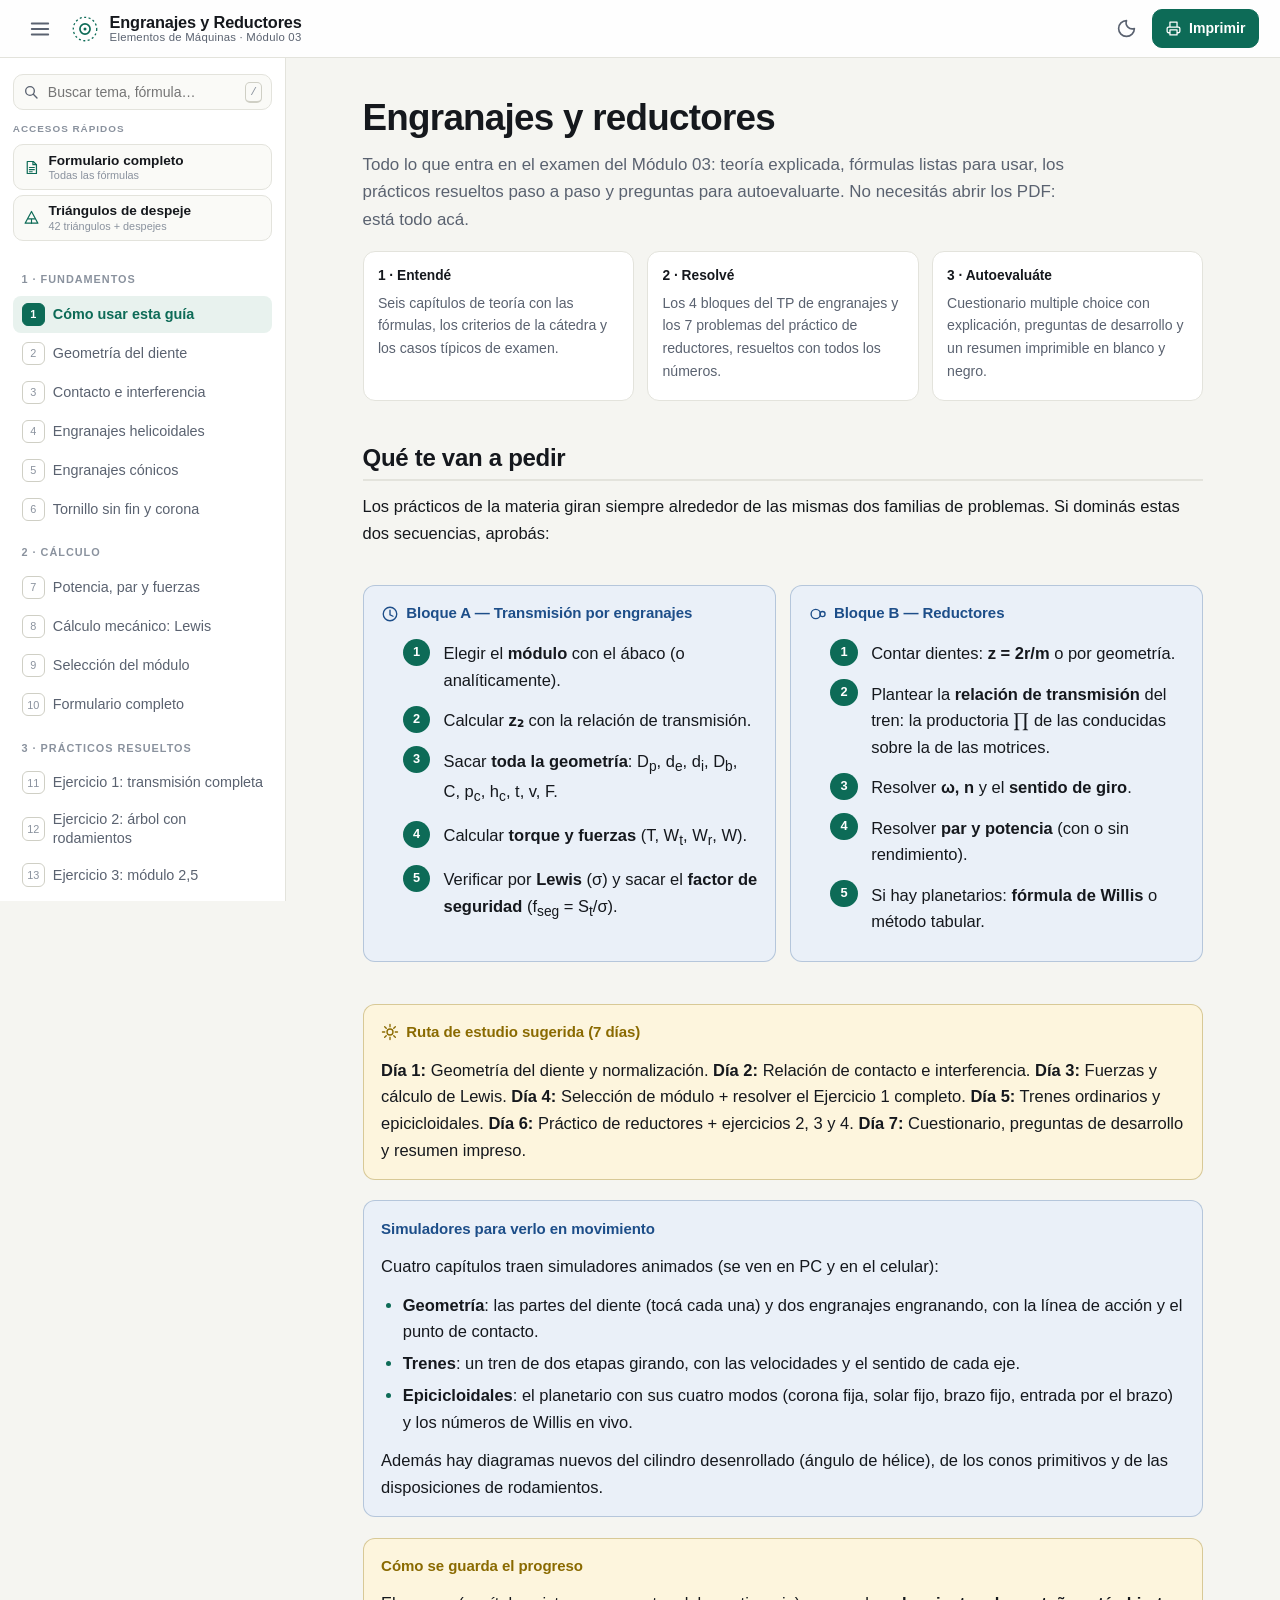
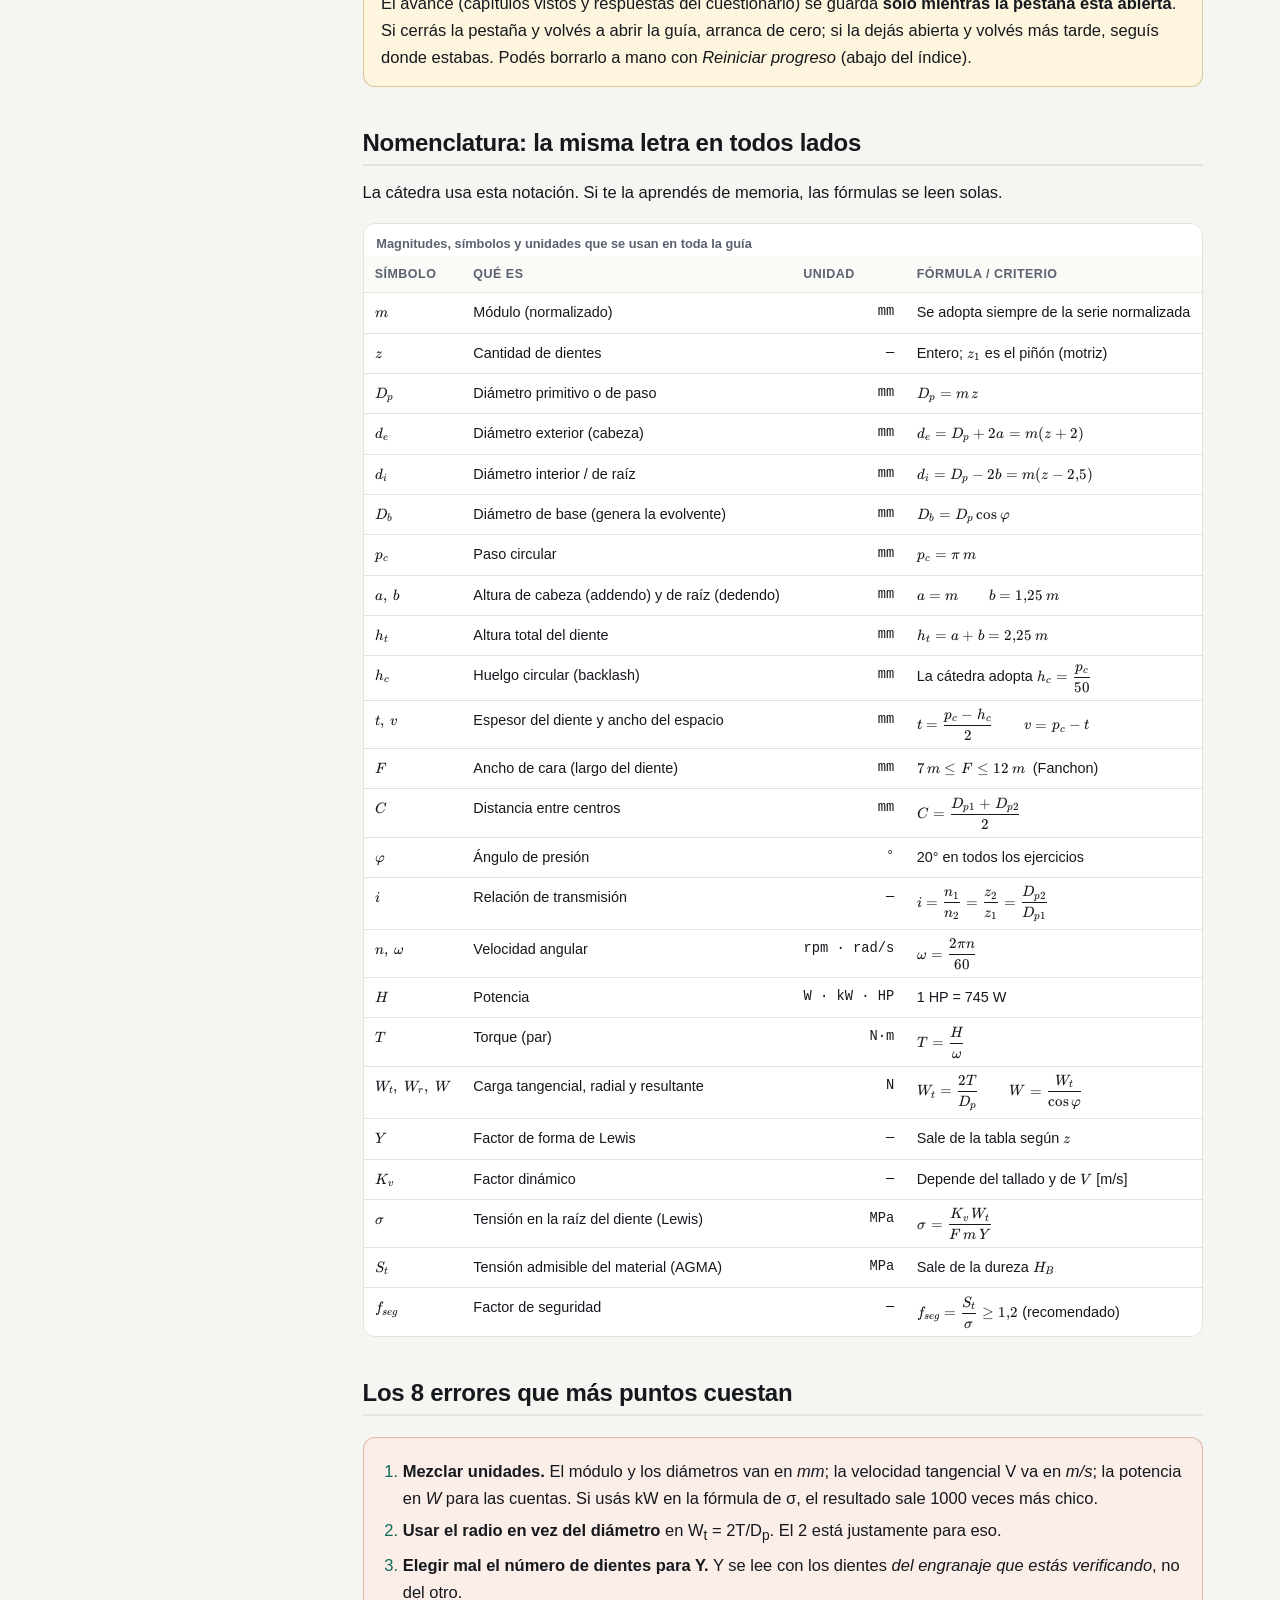
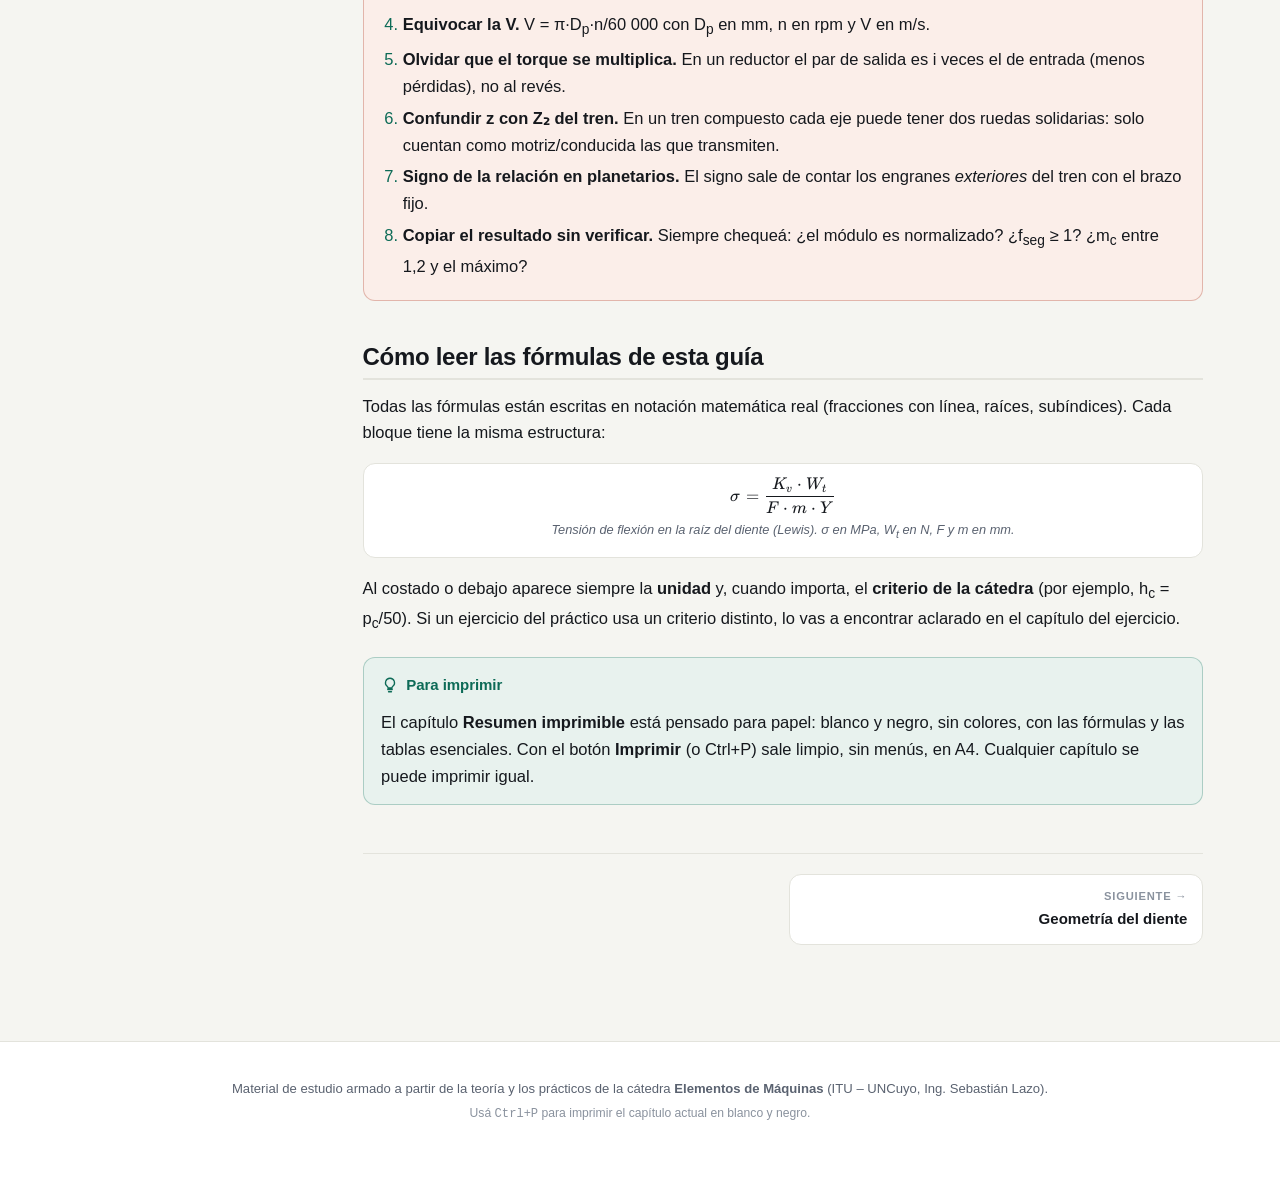
==== index.html @ 5116a0a6 "first commit" ====
<!doctype html>
<html lang="es">
<head>
<meta charset="utf-8">
<meta name="viewport" content="width=device-width, initial-scale=1">
<meta name="description" content="Guía completa de estudio de Engranajes y Reductores: teoría, fórmulas, ejercicios resueltos paso a paso y preguntas de examen. Elementos de Máquinas - ITU UNCuyo.">
<meta name="theme-color" content="#0d6b57">
<title>Engranajes y Reductores · Guía de estudio</title>
<link rel="icon" href="data:image/svg+xml,%3Csvg xmlns='http://www.w3.org/2000/svg' viewBox='0 0 32 32'%3E%3Ccircle cx='16' cy='16' r='13' fill='none' stroke='%230d6b57' stroke-width='2.4' stroke-dasharray='2.5 3'/%3E%3Ccircle cx='16' cy='16' r='5.5' fill='none' stroke='%230d6b57' stroke-width='2.4'/%3E%3Ccircle cx='16' cy='16' r='1.8' fill='%230d6b57'/%3E%3C/svg%3E">
<link rel="stylesheet" href="assets/katex/katex.min.css">
<link rel="preload" as="font" type="font/woff2" href="assets/katex/fonts/KaTeX_Size1-Regular.woff2" crossorigin>
<link rel="preload" as="font" type="font/woff2" href="assets/katex/fonts/KaTeX_Size2-Regular.woff2" crossorigin>
<link rel="preload" as="font" type="font/woff2" href="assets/katex/fonts/KaTeX_Main-Regular.woff2" crossorigin>
<link rel="preload" as="font" type="font/woff2" href="assets/katex/fonts/KaTeX_Math-Italic.woff2" crossorigin>
<link rel="stylesheet" href="assets/css/estilos.css">
</head>
<body>

<a class="saltar" href="#contenido">Saltar al contenido</a>

<header class="topbar no-print">
  <button id="btn-menu" class="icono" aria-label="Abrir menú" aria-expanded="false">
    <svg viewBox="0 0 24 24" width="22" height="22" aria-hidden="true"><path d="M3 6h18M3 12h18M3 18h18" fill="none" stroke="currentColor" stroke-width="2" stroke-linecap="round"/></svg>
  </button>

  <a class="marca" href="#inicio">
    <span class="logo" aria-hidden="true">
      <svg viewBox="0 0 32 32" width="30" height="30">
        <circle cx="16" cy="16" r="12.5" fill="none" stroke="currentColor" stroke-width="1.4" stroke-dasharray="2.2 2.6"/>
        <circle cx="16" cy="16" r="5.4" fill="none" stroke="currentColor" stroke-width="1.8"/>
        <circle cx="16" cy="16" r="1.6" fill="currentColor"/>
      </svg>
    </span>
    <span class="marca-txt">
      <strong><span class="nom-largo">Engranajes y Reductores</span><span class="nom-corto">Engranajes</span></strong>
      <small>Elementos de Máquinas · Módulo 03</small>
    </span>
  </a>

  <div class="acciones">
    <button id="btn-buscar" class="icono solo-movil" aria-label="Buscar" title="Buscar">
      <svg viewBox="0 0 24 24" width="21" height="21" aria-hidden="true"><circle cx="10.5" cy="10.5" r="6.5" fill="none" stroke="currentColor" stroke-width="2"/><path d="M15.5 15.5 21 21" stroke="currentColor" stroke-width="2" stroke-linecap="round"/></svg>
    </button>
    <button id="btn-tema" class="icono" aria-label="Cambiar tema" title="Modo claro / oscuro">
      <svg viewBox="0 0 24 24" width="21" height="21" aria-hidden="true"><path d="M12 3a9 9 0 1 0 9 9 7 7 0 0 1-9-9z" fill="none" stroke="currentColor" stroke-width="1.9" stroke-linejoin="round"/></svg>
    </button>
    <button id="btn-print" class="btn btn-primario" title="Imprimir la página actual">
      <svg viewBox="0 0 24 24" width="17" height="17" aria-hidden="true"><path d="M7 9V3h10v6M7 18H5a2 2 0 0 1-2-2v-4a2 2 0 0 1 2-2h14a2 2 0 0 1 2 2v4a2 2 0 0 1-2 2h-2M7 14h10v7H7z" fill="none" stroke="currentColor" stroke-width="1.8" stroke-linejoin="round"/></svg>
      <span class="txt-btn">Imprimir</span>
    </button>
  </div>
</header>

<div class="layout">
  <aside id="sidebar" class="sidebar no-print" aria-label="Índice de capítulos">
    <div class="buscador">
      <svg viewBox="0 0 24 24" width="16" height="16" aria-hidden="true"><circle cx="10.5" cy="10.5" r="6.5" fill="none" stroke="currentColor" stroke-width="2"/><path d="M15.5 15.5 21 21" stroke="currentColor" stroke-width="2" stroke-linecap="round"/></svg>
      <input id="buscar" type="search" placeholder="Buscar tema, fórmula…" autocomplete="off" aria-label="Buscar en el contenido">
      <kbd>/</kbd>
    </div>
    <div id="resultados" class="resultados" hidden></div>

    <div class="accesos" id="accesos" aria-label="Accesos rápidos">
      <p class="accesos-tit">Accesos rápidos</p>
      <a href="#formulario" class="acceso" data-cap="formulario">
        <svg viewBox="0 0 24 24" width="17" height="17" aria-hidden="true"><path d="M6 3.5h8.5L19 8v12.5H6z" fill="none" stroke="currentColor" stroke-width="1.7" stroke-linejoin="round"/><path d="M14 3.5V8h5" fill="none" stroke="currentColor" stroke-width="1.7" stroke-linejoin="round"/><path d="M9 12h7M9 15h7M9 18h4" stroke="currentColor" stroke-width="1.6" stroke-linecap="round"/></svg>
        <span class="acceso-txt"><b>Formulario completo</b><small>Todas las fórmulas</small></span>
      </a>
      <a href="#triangulos" class="acceso" data-cap="triangulos">
        <svg viewBox="0 0 24 24" width="17" height="17" aria-hidden="true"><path d="M12 3.5 21 20H3z" fill="none" stroke="currentColor" stroke-width="1.7" stroke-linejoin="round"/><path d="M7.5 14h9M12 14v6" stroke="currentColor" stroke-width="1.6" stroke-linecap="round"/></svg>
        <span class="acceso-txt"><b>Triángulos de despeje</b><small>42 triángulos + despejes</small></span>
      </a>
    </div>

    <nav id="nav" class="nav"></nav>
    <div class="sidebar-pie">
      <button id="btn-reset" class="enlace-mini">Reiniciar progreso</button>
    </div>
  </aside>
  <div id="velo" class="velo no-print" hidden></div>

  <main id="contenido" class="contenido" tabindex="-1"></main>
</div>

<footer class="pie no-print">
  <p>Material de estudio armado a partir de la teoría y los prácticos de la cátedra <strong>Elementos de Máquinas</strong> (ITU – UNCuyo, Ing. Sebastián Lazo).</p>
  <p class="pie-mini">Usá <kbd>Ctrl</kbd>+<kbd>P</kbd> para imprimir el capítulo actual en blanco y negro.</p>
</footer>

<noscript><p style="padding:2rem;font-family:sans-serif">Activá JavaScript para ver el contenido de la guía.</p></noscript>

<script src="assets/katex/katex.min.js"></script>
<script src="assets/katex/contrib/auto-render.min.js"></script>

<script src="assets/js/contenido-teoria.js"></script>
<script src="assets/js/contenido-teoria2.js"></script>
<script src="assets/js/contenido-mecanico.js"></script>
<script src="assets/js/contenido-practicos.js"></script>
<script src="assets/js/contenido-practicos2.js"></script>
<script src="assets/js/contenido-reductores.js"></script>
<script src="assets/js/contenido-reductores2.js"></script>
<script src="assets/js/contenido-quiz.js"></script>
<script src="assets/js/contenido-triangulos.js"></script>
<script src="assets/js/visuales.js"></script>
<script src="assets/js/visuales3d.js"></script>
<script src="assets/js/app.js"></script>
</body>
</html>
---- assets/css/estilos.css ----
/* =========================================================================
   Engranajes y Reductores — hoja de estilos
   Diseño: legible en pantalla, impecable en impresión B/N
   ========================================================================= */

/* ---------- 1. Variables y reset ---------- */
:root{
  --bg:#f5f5f1;
  --sup:#ffffff;
  --sup2:#fafaf7;
  --txt:#15181d;
  --txt2:#5a6270;
  --txt3:#8a929e;
  --lin:#e3e3dc;
  --lin2:#cfcfc5;
  --ac:#0d6b57;
  --ac2:#0a5746;
  --ac-soft:#e8f2ee;
  --alerta:#a5341d;
  --alerta-soft:#fbeee9;
  --azul:#1d4e89;
  --azul2:#2f6fb5;
  --azul-soft:#eaf0f8;
  --amar:#8a6a00;
  --amar-soft:#fdf5dd;
  --sombra:0 1px 2px rgba(20,25,30,.05),0 6px 18px rgba(20,25,30,.06);
  --radio:12px;
  --serif:"Iowan Old Style","Palatino Linotype",Palatino,Georgia,"Times New Roman",serif;
  --sans:-apple-system,BlinkMacSystemFont,"Segoe UI",Roboto,"Helvetica Neue",Arial,sans-serif;
  --mono:ui-monospace,SFMono-Regular,"Cascadia Mono",Consolas,"Liberation Mono",monospace;
  --ancho:52rem;
  --katex-color:currentColor;
}
html[data-tema="oscuro"]{
  --bg:#11141a;
  --sup:#171b22;
  --sup2:#1c2129;
  --txt:#e7eaef;
  --txt2:#a1aab8;
  --txt3:#79828f;
  --lin:#282f39;
  --lin2:#39424e;
  --ac:#4cc9a4;
  --ac2:#6cd9b7;
  --ac-soft:#132e28;
  --alerta:#f08a6d;
  --alerta-soft:#31201b;
  --azul:#8fb6e8;
  --azul2:#7fb0ee;
  --azul-soft:#1a2432;
  --amar:#e0bb59;
  --amar-soft:#2b2517;
  --sombra:0 1px 2px rgba(0,0,0,.3),0 8px 24px rgba(0,0,0,.28);
}
*,*::before,*::after{box-sizing:border-box}
html{-webkit-text-size-adjust:100%}
body{
  margin:0;background:var(--bg);color:var(--txt);
  font-family:var(--sans);font-size:16.5px;line-height:1.62;
  -webkit-font-smoothing:antialiased;text-rendering:optimizeLegibility;
}
img,svg{max-width:100%}
button{font:inherit;color:inherit;cursor:pointer}
a{color:var(--ac);text-decoration:none}
a:hover{text-decoration:underline}
::selection{background:var(--ac-soft);color:var(--txt)}

.saltar{position:absolute;left:-9999px;top:0;background:var(--ac);color:#fff;padding:.6rem 1rem;z-index:200}
.saltar:focus{left:1rem;top:1rem}

/* ---------- 2. Barra superior ---------- */
.topbar{
  position:sticky;top:0;z-index:60;
  display:flex;align-items:center;gap:.7rem;
  padding:.55rem clamp(.7rem,2vw,1.3rem);
  background:color-mix(in srgb,var(--sup) 88%,transparent);
  backdrop-filter:saturate(1.4) blur(10px);
  border-bottom:1px solid var(--lin);
}
@supports not (background:color-mix(in srgb,#fff 50%,transparent)){
  .topbar{background:var(--sup)}
}
.marca{display:flex;align-items:center;gap:.6rem;color:var(--txt);min-width:0}
.marca:hover{text-decoration:none}
.logo{color:var(--ac);display:flex;flex:none}
.marca-txt{display:flex;flex-direction:column;line-height:1.15;min-width:0}
.marca-txt strong{font-size:1.02rem;letter-spacing:-.01em;white-space:nowrap;overflow:hidden;text-overflow:ellipsis}
.nom-corto{display:none}
.marca-txt small{font-size:.71rem;color:var(--txt2);letter-spacing:.02em;white-space:nowrap;overflow:hidden;text-overflow:ellipsis}
.acciones{margin-left:auto;display:flex;align-items:center;gap:.4rem}
.icono{
  display:inline-flex;align-items:center;justify-content:center;
  width:38px;height:38px;border:1px solid transparent;border-radius:10px;
  background:transparent;color:var(--txt2);
}
.icono:hover{background:var(--sup2);color:var(--txt);border-color:var(--lin)}
.icono[aria-expanded="true"]{background:var(--ac-soft);color:var(--ac)}
.btn{
  display:inline-flex;align-items:center;gap:.42rem;
  padding:.46rem .8rem;border-radius:10px;border:1px solid var(--lin);
  background:var(--sup);color:var(--txt);font-size:.88rem;font-weight:600;
}
.btn:hover{background:var(--sup2);border-color:var(--lin2)}
.btn-primario{background:var(--ac);border-color:var(--ac);color:#fff}
.btn-primario:hover{background:var(--ac2);border-color:var(--ac2);color:#fff}

/* ---------- 3. Layout ---------- */
.layout{display:grid;grid-template-columns:286px minmax(0,1fr);align-items:start}
.sidebar{
  position:sticky;top:57px;height:calc(100vh - 57px);
  overflow-y:auto;overscroll-behavior:contain;
  padding:1rem .8rem 2rem;border-right:1px solid var(--lin);
  background:var(--sup);
  scrollbar-width:thin;
}
.contenido{
  padding:clamp(1.2rem,3vw,2.6rem) clamp(1rem,3.4vw,3rem) 5rem;
  max-width:calc(var(--ancho) + 6rem);width:100%;margin:0 auto;
  outline:none;
}
.velo{position:fixed;inset:57px 0 0;background:rgba(10,12,16,.45);z-index:40;backdrop-filter:blur(2px)}

/* ---------- 4. Navegación ---------- */
.buscador{
  display:flex;align-items:center;gap:.45rem;
  background:var(--sup2);border:1px solid var(--lin);border-radius:10px;
  padding:.4rem .55rem;margin-bottom:.7rem;color:var(--txt2);
}
.buscador:focus-within{border-color:var(--ac);box-shadow:0 0 0 3px var(--ac-soft)}
.buscador input{
  flex:1;min-width:0;border:0;background:transparent;color:var(--txt);
  font-size:.88rem;outline:none;
}
.buscador kbd{
  font-family:var(--mono);font-size:.7rem;color:var(--txt3);
  border:1px solid var(--lin2);border-bottom-width:2px;border-radius:5px;padding:0 .28rem;
}
.resultados{
  border:1px solid var(--lin);border-radius:10px;background:var(--sup);
  max-height:52vh;overflow:auto;margin-bottom:.8rem;box-shadow:var(--sombra);
}
.resultados a{
  display:block;padding:.44rem .6rem;color:var(--txt);font-size:.85rem;border-bottom:1px solid var(--lin);
}
.resultados a:last-child{border-bottom:0}
.resultados a:hover{background:var(--ac-soft);text-decoration:none}
.resultados .r-cap{display:block;font-size:.68rem;color:var(--txt3);text-transform:uppercase;letter-spacing:.05em}
.resultados .vacio{padding:.6rem;color:var(--txt3);font-size:.85rem}

/* accesos rápidos: las dos páginas de consulta */
.accesos{display:flex;flex-direction:column;gap:.3rem;margin:0 0 1rem}
.accesos-tit{
  margin:0 0 .15rem;font-size:.62rem;font-weight:800;letter-spacing:.1em;
  text-transform:uppercase;color:var(--txt3);
}
.acceso{
  display:flex;align-items:center;gap:.55rem;
  padding:.45rem .55rem;border:1px solid var(--lin);border-radius:10px;
  background:var(--sup2);color:var(--txt);line-height:1.2;
}
.acceso svg{flex:none;color:var(--ac)}
.acceso-txt{display:flex;flex-direction:column;min-width:0}
.acceso-txt b{font-size:.85rem;font-weight:650}
.acceso-txt small{font-size:.68rem;color:var(--txt3);font-weight:500}
.acceso:hover{border-color:var(--ac);background:var(--sup);text-decoration:none}
.acceso:hover .acceso-txt b{color:var(--ac)}
.acceso.activo{background:var(--ac-soft);border-color:var(--ac)}
.acceso.activo .acceso-txt b{color:var(--ac)}
.acceso.activo .acceso-txt small{color:var(--ac);opacity:.75}
.acceso:focus-visible{outline:2px solid var(--ac);outline-offset:2px}

.nav{display:flex;flex-direction:column;gap:.15rem}
.nav-grupo{
  font-size:.68rem;font-weight:700;letter-spacing:.09em;text-transform:uppercase;
  color:var(--txt3);padding:.9rem .55rem .3rem;
}
.nav a{
  display:flex;align-items:center;gap:.5rem;
  padding:.42rem .55rem;border-radius:8px;
  color:var(--txt2);font-size:.9rem;font-weight:500;line-height:1.3;
}
.nav a:hover{background:var(--sup2);color:var(--txt);text-decoration:none}
.nav a.activo{background:var(--ac-soft);color:var(--ac);font-weight:650}
.nav a .num{
  flex:none;width:1.45rem;height:1.45rem;display:grid;place-items:center;
  font-size:.68rem;font-variant-numeric:tabular-nums;
  border:1px solid var(--lin2);border-radius:6px;color:var(--txt3);
}
.nav a.activo .num{border-color:currentColor;color:var(--ac)}
.nav a.visto .num{background:var(--ac);border-color:var(--ac);color:#fff}
.sidebar-pie{padding:1.2rem .55rem 0;border-top:1px solid var(--lin);margin-top:1rem}
.enlace-mini{background:none;border:0;padding:0;color:var(--txt3);font-size:.78rem;text-decoration:underline}

/* ---------- 5. Tipografía del contenido ---------- */
.contenido h1{
  font-size:clamp(1.65rem,1.2rem + 1.6vw,2.3rem);line-height:1.15;
  letter-spacing:-.02em;margin:0 0 .35rem;font-weight:800;
}
.contenido h2{
  font-size:clamp(1.22rem,1.05rem + .7vw,1.5rem);line-height:1.25;
  margin:2.6rem 0 .8rem;font-weight:750;letter-spacing:-.012em;
  padding-bottom:.35rem;border-bottom:2px solid var(--lin);
  scroll-margin-top:70px;
}
.contenido h3{
  font-size:1.06rem;margin:1.9rem 0 .55rem;font-weight:700;letter-spacing:-.005em;
  scroll-margin-top:70px;
}
.contenido h4{font-size:.95rem;margin:1.3rem 0 .4rem;font-weight:700;color:var(--txt2);text-transform:uppercase;letter-spacing:.05em}
.contenido p{margin:.75rem 0}
.contenido ul,.contenido ol{margin:.7rem 0;padding-left:1.35rem}
.contenido li{margin:.32rem 0}
.contenido li::marker{color:var(--ac)}
.contenido strong{font-weight:700}
.contenido code,.contenido kbd{font-family:var(--mono);font-size:.88em;background:var(--sup2);border:1px solid var(--lin);border-radius:5px;padding:.05em .3em}
.contenido hr{border:0;border-top:1px solid var(--lin);margin:2rem 0}

.bajada{font-size:1.06rem;color:var(--txt2);margin:.2rem 0 1.6rem;max-width:44rem}
.etiqueta{
  display:inline-flex;align-items:center;gap:.3rem;font-size:.7rem;font-weight:700;
  letter-spacing:.08em;text-transform:uppercase;color:var(--ac);
  background:var(--ac-soft);border-radius:99px;padding:.18rem .6rem;margin-bottom:.6rem;
}
.etiqueta.roja{color:var(--alerta);background:var(--alerta-soft)}
.etiqueta.azul{color:var(--azul);background:var(--azul-soft)}

/* ---------- 6. Fórmulas ---------- */
.katex{font-size:1.06em}
.f{
  display:block;margin:1.05rem 0;padding:.85rem 1rem;text-align:center;
  border:1px solid var(--lin);border-radius:var(--radio);background:var(--sup);
  overflow-x:auto;overflow-y:hidden;
}
.f .katex-display{margin:0}
.f .katex-display>.katex{color:inherit}
.f-sin{background:transparent;border:0;padding:.4rem 0}
.f-grande .katex{font-size:1.2em}
.f-nota{display:block;text-align:center;font-size:.8rem;color:var(--txt2);margin-top:.45rem;font-style:italic}

/* ---------- 7. Cajas ---------- */
.caja{
  margin:1.3rem 0;padding:.95rem 1.1rem;border-radius:var(--radio);
  border:1px solid var(--lin);background:var(--sup);
}
.caja>:first-child{margin-top:0}
.caja>:last-child{margin-bottom:0}
.caja-tit{
  display:flex;align-items:center;gap:.45rem;font-weight:750;font-size:.94rem;
  margin:0 0 .5rem;letter-spacing:-.005em;
}
.caja-tit svg{flex:none}
.caja.idea{background:var(--ac-soft);border-color:color-mix(in srgb,var(--ac) 28%,transparent)}
.caja.idea .caja-tit{color:var(--ac)}
.caja.ojo{background:var(--alerta-soft);border-color:color-mix(in srgb,var(--alerta) 30%,transparent)}
.caja.ojo .caja-tit{color:var(--alerta)}
.caja.truco{background:var(--amar-soft);border-color:color-mix(in srgb,var(--amar) 32%,transparent)}
.caja.truco .caja-tit{color:var(--amar)}
.caja.dato{background:var(--azul-soft);border-color:color-mix(in srgb,var(--azul) 26%,transparent)}
.caja.dato .caja-tit{color:var(--azul)}
.caja.respuesta{
  background:var(--sup);border:1px solid var(--ac);border-left-width:5px;
}
.caja.respuesta .caja-tit{color:var(--ac)}

.resultado{
  display:flex;flex-wrap:wrap;align-items:baseline;gap:.5rem;
  margin:.9rem 0;padding:.6rem .85rem;border-radius:10px;
  background:var(--ac-soft);border:1px solid color-mix(in srgb,var(--ac) 25%,transparent);
  font-size:.95rem;
}
.resultado .r-lbl{color:var(--txt2);font-size:.85rem}
.resultado .r-val{font-weight:750;color:var(--ac);font-variant-numeric:tabular-nums}
.resultado .katex{color:var(--ac)}

/* ---------- 8. Tablas ---------- */
.tabla-wrap{overflow-x:auto;margin:1.1rem 0;border:1px solid var(--lin);border-radius:var(--radio);background:var(--sup)}
table.tec{width:100%;border-collapse:collapse;font-size:.9rem}
table.tec caption{caption-side:top;text-align:left;padding:.6rem .8rem .1rem;font-size:.8rem;color:var(--txt2);font-weight:600}
table.tec th,table.tec td{padding:.5rem .7rem;border-bottom:1px solid var(--lin);text-align:left;vertical-align:top}
table.tec thead th{
  background:var(--sup2);font-weight:700;font-size:.78rem;text-transform:uppercase;
  letter-spacing:.04em;color:var(--txt2);white-space:nowrap;
}
table.tec tbody tr:last-child td{border-bottom:0}
table.tec tbody tr:hover{background:var(--sup2)}
table.tec td.num,table.tec th.num{text-align:right;font-variant-numeric:tabular-nums;font-family:var(--mono);font-size:.86rem}
table.tec.compacta th,table.tec.compacta td{padding:.34rem .55rem}
table.tec .destacar{background:var(--ac-soft);font-weight:650}

/* ---------- 9. Pasos ---------- */
.pasos{list-style:none;padding:0;margin:1.1rem 0;counter-reset:p}
.pasos>li{
  position:relative;padding:.15rem 0 .15rem 2.55rem;margin:.55rem 0;counter-increment:p;
}
.pasos>li::before{
  content:counter(p);position:absolute;left:0;top:.05rem;
  width:1.72rem;height:1.72rem;border-radius:50%;
  display:grid;place-items:center;font-size:.8rem;font-weight:750;
  background:var(--ac);color:#fff;font-variant-numeric:tabular-nums;
}
.pasos>li>strong:first-child{font-weight:750}
.pasos .f{margin:.5rem 0}

/* ---------- 10. Ejercicios ---------- */
.ej{
  margin:1.8rem 0;border:1px solid var(--lin2);border-radius:14px;
  background:var(--sup);overflow:hidden;
}
.ej-cab{
  display:flex;align-items:center;gap:.7rem;flex-wrap:wrap;
  padding:.8rem 1.05rem;background:var(--sup2);border-bottom:1px solid var(--lin);
}
.ej-num{
  flex:none;display:grid;place-items:center;min-width:2.1rem;height:2.1rem;padding:0 .4rem;
  border-radius:9px;background:var(--ac);color:#fff;font-weight:800;font-size:.85rem;
  font-variant-numeric:tabular-nums;
}
.ej-tit{margin:0;font-size:1rem;font-weight:750;line-height:1.25}
.ej-sub{font-size:.79rem;color:var(--txt2);margin:.1rem 0 0}
.ej-cuerpo{padding:.2rem 1.05rem 1.05rem}
.ej-datos{
  display:grid;grid-template-columns:repeat(auto-fit,minmax(140px,1fr));gap:.45rem;
  margin:1rem 0;padding:.75rem .85rem;background:var(--sup2);border-radius:10px;border:1px dashed var(--lin2);
}
.ej-datos div{font-size:.86rem}
.ej-datos dt{font-size:.7rem;text-transform:uppercase;letter-spacing:.06em;color:var(--txt3);font-weight:700}
.ej-datos dd{margin:0;font-family:var(--mono);font-size:.86rem;color:var(--txt)}
.preg{
  margin:1.5rem 0 0;padding-top:1.1rem;border-top:1px dashed var(--lin2);
}
.preg-cab{display:flex;align-items:baseline;gap:.5rem;flex-wrap:wrap;margin-bottom:.15rem}
.preg-n{
  font-size:.72rem;font-weight:800;letter-spacing:.06em;color:var(--ac);
  background:var(--ac-soft);padding:.1rem .45rem;border-radius:5px;flex:none;
}
.preg-tit{font-weight:700;font-size:1rem;margin:0}

/* ---------- 11. Details / desplegables ---------- */
details{margin:1rem 0;border:1px solid var(--lin);border-radius:var(--radio);background:var(--sup);overflow:hidden}
details>summary{
  cursor:pointer;padding:.7rem .95rem .7rem 1.95rem;font-weight:650;font-size:.94rem;
  background:var(--sup2);list-style:none;position:relative;
}
details>summary::-webkit-details-marker{display:none}
details>summary::before{
  content:"";position:absolute;left:.95rem;top:1.05rem;width:.5rem;height:.5rem;
  border-right:2px solid var(--txt3);border-bottom:2px solid var(--txt3);
  transform:rotate(-45deg);transition:transform .18s;
}
details[open]>summary::before{transform:rotate(45deg)}
details>summary:hover{color:var(--ac)}
.details-cuerpo{padding:.15rem 1rem 1rem}
.details-cuerpo>:first-child{margin-top:.7rem}

/* ---------- 12. Cuadrículas y tarjetas ---------- */
.grid2{display:grid;grid-template-columns:repeat(auto-fit,minmax(255px,1fr));gap:.9rem;margin:1.1rem 0}
.grid3{display:grid;grid-template-columns:repeat(auto-fit,minmax(200px,1fr));gap:.8rem;margin:1.1rem 0}
.mini{
  border:1px solid var(--lin);border-radius:var(--radio);padding:.8rem .9rem;background:var(--sup);
}
.mini h4{margin:0 0 .3rem;font-size:.86rem;text-transform:none;letter-spacing:0;color:var(--txt);font-weight:750}
.mini p{margin:.3rem 0;font-size:.88rem;color:var(--txt2)}
.mini .katex{font-size:1em}

/* ---------- 13. Figuras SVG ---------- */
.figura{
  margin:1.3rem 0;padding:.9rem;border:1px solid var(--lin);border-radius:var(--radio);
  background:var(--sup);text-align:center;
}
.figura svg{max-width:100%;height:auto}
.figura figcaption{font-size:.8rem;color:var(--txt2);margin-top:.5rem;text-align:center}
.figura .svg-txt{font-family:var(--sans);fill:var(--txt)}
.figura .svg-tenue{font-family:var(--sans);fill:var(--txt2)}
.figura .svg-linea{stroke:var(--txt);fill:none}
.figura .svg-tenue-linea{stroke:var(--txt3);fill:none}
.figura .svg-ac{stroke:var(--ac);fill:none}
.figura .svg-ac-fill{fill:var(--ac-soft);stroke:var(--ac)}

/* ---------- 13b. Simuladores interactivos ---------- */
.sim{
  display:grid;grid-template-columns:minmax(0,1fr) 268px;gap:1rem;align-items:start;
  margin:1.4rem 0;padding:.9rem;border:1px solid var(--lin2);border-radius:14px;background:var(--sup);
}
.sim-lienzo{min-width:0;border-radius:10px;background:var(--sup2);padding:.3rem}
.sim-lienzo svg{width:100%;height:auto;display:block}
.sim-panel{min-width:0;font-size:.86rem}
.sim-datos{display:flex;flex-direction:column}
.sim-fila{
  display:flex;justify-content:space-between;align-items:baseline;gap:.6rem;
  padding:.32rem .1rem;border-bottom:1px dashed var(--lin);
}
.sim-fila:last-child{border-bottom:0}
.sim-fila span{color:var(--txt2);font-size:.8rem}
.sim-fila b{font-variant-numeric:tabular-nums;font-size:.88rem;text-align:right}
.sim-fila.ac b{color:var(--ac);font-weight:800}
.sim-nota{margin-top:.35rem;font-size:.72rem;color:var(--txt3);line-height:1.35}
.sim-ctrl{margin-top:.8rem;display:flex;flex-direction:column;gap:.55rem;align-items:flex-start}
.sl{display:block;width:100%;font-size:.76rem;font-weight:700;letter-spacing:.02em;color:var(--txt2)}
.sl output{float:right;font-weight:800;color:var(--ac);font-variant-numeric:tabular-nums}
.sl input[type=range]{width:100%;margin-top:.2rem;accent-color:var(--ac)}
.btn-mini{
  margin-top:.7rem;padding:.3rem .7rem;border:1px solid var(--lin2);border-radius:8px;
  background:var(--sup);font-size:.8rem;font-weight:650;color:var(--txt2);
}
.btn-mini:hover{border-color:var(--ac);color:var(--ac)}
.sim .chips{margin:0 0 .6rem}
.sim .chip{font-size:.74rem;padding:.24rem .6rem}

/* nomenclatura interactiva */
.sim-diente{grid-template-columns:minmax(0,1fr)}
.d-chips{display:flex;flex-wrap:wrap;gap:.3rem}
.d-info{border-left:3px solid var(--ac);padding:.1rem 0 .1rem .7rem;min-height:86px}
.d-info strong{display:block;font-size:.95rem;margin-bottom:.2rem}
.d-info p{margin:0;font-size:.86rem;color:var(--txt2);line-height:1.5}
.d-borde{transition:stroke .15s,stroke-width .15s}
.d-borde.d-on{stroke:var(--ac);stroke-width:3.4}
.d-marca{transition:opacity .15s}
.d-marca{opacity:.5}
.d-marca.d-on{opacity:1;color:var(--ac)}
.d-marca.d-on text{fill:var(--ac)}
.d-pieza{transition:fill-opacity .15s}
@media (max-width:820px){
  .sim{grid-template-columns:1fr}
  .sim-diente{grid-template-columns:1fr}
}


/* ---------- 13c. Escenas 3D ---------- */
.v3d{display:grid;grid-template-columns:minmax(0,1fr) 268px;gap:1rem;align-items:start;margin:1.4rem 0;padding:.9rem;border:1px solid var(--lin2);border-radius:14px;background:var(--sup)}
.v3d-lienzo{position:relative;min-width:0;border-radius:10px;background:var(--sup2);padding:.3rem;touch-action:none;overflow:hidden}
.v3d-lienzo svg{width:100%;height:auto;display:block;cursor:grab;user-select:none}
.v3d-lienzo svg:active{cursor:grabbing}
.v3d-hint{position:absolute;left:.7rem;bottom:.4rem;font-size:.7rem;color:var(--txt3)}
.v3d-panel{min-width:0;font-size:.86rem}
.v3d-ctrl{display:flex;flex-wrap:wrap;gap:.45rem;margin-top:.7rem;align-items:center}
.v3d-ctrl .sl{flex-basis:100%;margin-top:.3rem}
.v3d-vistas{display:flex;gap:.25rem}
.v3d-vistas .chip{font-size:.7rem;padding:.22rem .46rem;line-height:1.2}
/* piezas */
.pza-et{font-family:var(--sans);font-weight:700;text-anchor:middle;paint-order:stroke;stroke:var(--sup2);stroke-width:3px;stroke-linejoin:round;fill:currentColor;pointer-events:none}
.pza-banda,.pza-atras,.pza-frente,.pza-detalle,.pza-rayas,.pza-flecha,.pza-punta{stroke-linejoin:round;stroke-linecap:round}
.pza-frente{stroke-width:1.5}
.pza-rayas{stroke-width:1.3;fill:none}
.pza-flecha{stroke-width:1.8;fill:none}
.v3d-ejes{pointer-events:none}
/* chips de etapa */
.v3d-etapas{margin:0 0 .5rem;gap:.28rem}
.v3d-etapas .chip{font-size:.7rem;padding:.2rem .5rem;line-height:1.2}
.v3d-etapa{font-size:.8rem;line-height:1.4;border-left:3px solid var(--ac);padding:.15rem 0 .15rem .55rem;margin:.2rem 0 .6rem;color:var(--txt2)}
.v3d-etapa:empty{display:none}
.v3d-etapa strong{display:block;color:var(--txt);font-size:.82rem}
/* sentidos */
.v3d-sentido{margin:.5rem 0 .2rem;border-top:1px dashed var(--lin);padding-top:.35rem}
.v3d-sfila{display:flex;align-items:baseline;gap:.4rem;padding:.12rem 0;font-size:.78rem;color:var(--txt2)}
.v3d-sfila b{margin-left:auto;font-variant-numeric:tabular-nums;color:var(--txt);font-size:.8rem;white-space:nowrap}
.v3d-sg{width:1.05em;text-align:center;font-size:1rem;color:var(--ac);font-weight:700;flex:none}
.v3d-snota{font-size:.66rem;line-height:1.35;color:var(--txt3);margin-top:.3rem}
@media (max-width:820px){.v3d{grid-template-columns:1fr}}

/* ---------- 13d. Triángulos de despeje ---------- */
.tris{display:grid;grid-template-columns:repeat(auto-fill,minmax(196px,1fr));gap:.8rem;margin:1.1rem 0}
.tris-metodo{grid-template-columns:repeat(auto-fit,minmax(190px,1fr))}
.tri-card{
  border:1px solid var(--lin);border-radius:12px;padding:.55rem .6rem .65rem;
  background:var(--sup);break-inside:avoid;
}
.tri-card h4{margin:0 0 .25rem;font-size:.79rem;font-weight:750;letter-spacing:0;text-transform:none;color:var(--txt);line-height:1.25}
.tri{position:relative;width:100%;max-width:172px;margin:.1rem auto;aspect-ratio:200/168}
.tri svg{position:absolute;inset:0;width:100%;height:100%;overflow:visible}
.tri svg path{fill:none;stroke:currentColor;stroke-width:1.7;stroke-linejoin:round;stroke-linecap:round;stroke-opacity:.45}
.tri>span{
  position:absolute;transform:translate(-50%,-50%);font-size:.84rem;font-weight:700;
  white-space:nowrap;color:var(--txt);cursor:pointer;line-height:1;
}
.tri>span:hover{color:var(--ac)}
.tri .katex{font-size:.84rem}
.tri-t{left:50%;top:39%}
.tri-l{left:30.5%;top:76%}
.tri-r{left:69.5%;top:76%}
.tri>span.tapado{color:var(--alerta);cursor:default}
.tri>span.tapado:hover{color:var(--alerta)}
.tri>span.tap{color:transparent!important}
.tri>span.tap::after{
  content:"?";position:absolute;left:50%;top:50%;transform:translate(-50%,-50%);
  color:var(--alerta);font-weight:800;font-size:1.05rem;
}
.tri-des{
  display:flex;flex-direction:column;align-items:center;gap:.12rem;
  margin-top:.45rem;padding-top:.4rem;border-top:1px dashed var(--lin);
}
.tri-des>span{display:block;text-align:center;line-height:1.25}
.tri-des .katex{font-size:.84rem}
.tri-nota{margin:.45rem 0 0;font-size:.68rem;line-height:1.35;color:var(--txt3);text-align:center}
.tri-nota .katex{font-size:.68rem}
.tri-card h4 .star{float:right;color:var(--amar);font-size:.92rem;line-height:1;margin-left:.25rem}
.tri-star{color:var(--amar);font-size:1.05em}
.tri-vars{margin-top:.42rem;display:flex;flex-direction:column;gap:.06rem;text-align:left}
.tri-vars>div{font-size:.68rem;line-height:1.32;color:var(--txt3)}
.tri-vars .v-s{color:var(--txt);font-weight:700;font-style:normal}
.tri-vars b{color:var(--txt2);font-weight:700;white-space:nowrap;font-size:.63rem}
/* filtro rápido por variable */
.tri-filtro{
  background:var(--sup);
  border:1px solid var(--lin2);border-radius:14px;padding:.55rem .65rem .5rem;
  margin:0 0 1.2rem;box-shadow:var(--sombra);
}
.tri-filtro-cab{display:flex;align-items:baseline;gap:.5rem;flex-wrap:wrap;margin-bottom:.4rem}
.tri-filtro-cab strong{font-size:.74rem;letter-spacing:.03em;text-transform:uppercase;color:var(--txt2)}
#tri-res{font-size:.74rem;color:var(--txt3);margin-right:auto}
.tri-limpiar{
  font-size:.72rem;padding:.16rem .55rem;border:1px solid var(--ac);border-radius:99px;
  background:var(--ac-soft);color:var(--ac);font-weight:700;
}
.tri-chips{display:flex;flex-wrap:wrap;gap:.26rem}
/* atajos por categoría */
.tri-cats{display:flex;flex-wrap:wrap;gap:.3rem;margin:0 0 .5rem}
.tri-cat{
  font-size:.71rem;font-weight:700;padding:.24rem .55rem;border:1px dashed var(--lin2);
  border-radius:99px;background:transparent;color:var(--txt2);
}
.tri-cat:hover{border-color:var(--ac);color:var(--ac)}
.tri-cat.activo{background:var(--ac-soft);border:1px solid var(--ac);color:var(--ac)}
.tri-filtro.cat-on .tri-chip:not(.sug){opacity:.32}
.tri-filtro.cat-on .tri-chip.sug{border-color:var(--ac);box-shadow:0 0 0 2px var(--ac-soft)}
.tri-que .q-cat{font-weight:800;color:var(--ac);font-size:.88rem}
/* reglas plegadas */
details.tri-aux{margin:.2rem 0 1.3rem}
details.tri-aux>summary{font-size:.86rem}
details.tri-aux .details-cuerpo>h2{margin-top:1.1rem}
details.tri-aux .details-cuerpo>h2:first-of-type{margin-top:.9rem}
details.tri-aux-mini{margin:.2rem 0 .9rem;background:var(--sup2)}
details.tri-aux-mini>summary{font-size:.8rem;padding-top:.5rem;padding-bottom:.5rem;color:var(--txt2)}
details.tri-aux-mini[open]>summary{color:var(--txt);border-bottom:1px solid var(--lin)}
/* las que no son triángulo: tarjetas más anchas para que entren las fórmulas */
details.tri-aux .grid2{grid-template-columns:repeat(auto-fit,minmax(310px,1fr))}
details.tri-aux .grid2 .mini{min-width:0}
/* cartel con el significado de la variable elegida */
.tri-que{
  display:flex;align-items:baseline;gap:.45rem;flex-wrap:wrap;
  margin:0 0 .5rem;padding:.4rem .6rem;border-radius:10px;
  background:var(--ac-soft);border:1px solid var(--ac);
  font-size:.84rem;line-height:1.3;color:var(--txt);
}
.tri-que[hidden]{display:none}
.tri-que .q-sym{font-weight:800;color:var(--ac);font-size:1.05rem;font-family:var(--serif)}
.tri-que .q-def{font-weight:600}
.tri-que .q-u{font-size:.76rem;font-weight:700;color:var(--txt2)}
.tri-info{
  margin-left:auto;font-size:.7rem;font-weight:800;padding:.16rem .6rem;
  border:1px solid var(--ac);border-radius:99px;background:var(--sup);color:var(--ac);
  white-space:nowrap;letter-spacing:.01em;
}
.tri-info:hover{background:var(--ac);color:#fff}
/* ficha de la variable */
.tri-modal-cuerpo h4{
  margin:.85rem 0 .2rem;font-size:.74rem;text-transform:uppercase;letter-spacing:.05em;
  color:var(--ac);font-weight:800;
}
.tri-modal-cuerpo h4.ojo{color:var(--alerta)}
.tri-modal-cuerpo p{margin:0;font-size:.9rem;line-height:1.5;color:var(--txt)}
.tri-modal-cuerpo p.tri-info-u{
  display:flex;align-items:baseline;gap:.4rem;flex-wrap:wrap;
  font-weight:600;margin-bottom:.15rem;
}
.tri-chip{
  font-size:.72rem;line-height:1;padding:.3rem .45rem;border:1px solid var(--lin2);border-radius:8px;
  background:var(--sup2);color:var(--txt);font-weight:700;font-family:var(--serif);
}
.tri-chip:hover{border-color:var(--ac);color:var(--ac)}
.tri-chip.activo{background:var(--ac);border-color:var(--ac);color:#fff}
.tri-filtro-pie{margin:.4rem 0 0;font-size:.66rem;color:var(--txt3)}
/* secciones que el filtro puede ocultar */
.tri-sec[hidden],.tri-aux[hidden]{display:none}
/* triángulos de suma: otro color y signo en la raya */
.tri-card.suma{border-color:var(--azul2);background:var(--azul-soft)}
.tri-card.suma h4{display:flex;align-items:center;gap:.35rem;flex-wrap:wrap}
.tag-suma{
  font-size:.56rem;text-transform:uppercase;letter-spacing:.06em;padding:.12rem .38rem;
  border-radius:99px;background:var(--azul2);color:#fff;font-weight:800;white-space:nowrap;
}
.tri-suma svg path{stroke:var(--azul2);stroke-opacity:.8}
.tri-suma .tri-signo{
  position:absolute;left:50%;top:56.5%;transform:translate(-50%,-50%);
  font-size:1.2rem;font-weight:800;color:var(--azul2);line-height:1;cursor:default;pointer-events:none;
}
/* botón "Ver ejemplo" y ventana del ejemplo */
.tri-ej{
  margin-top:.5rem;width:100%;padding:.3rem .4rem;border:1px solid var(--lin2);border-radius:8px;
  background:var(--sup2);color:var(--ac);font-size:.7rem;font-weight:700;letter-spacing:.01em;
}
.tri-ej:hover{border-color:var(--ac);background:var(--ac-soft)}
.tri-modal{position:fixed;inset:0;z-index:300;display:flex;align-items:center;justify-content:center;padding:1rem;background:rgba(8,10,14,.55)}
.tri-modal[hidden]{display:none}
.tri-modal-caja{
  position:relative;width:100%;max-width:560px;max-height:82vh;overflow:auto;
  background:var(--sup);border:1px solid var(--lin2);border-radius:16px;
  padding:1.05rem 1.1rem 1.15rem;box-shadow:0 24px 70px rgba(0,0,0,.35);
}
.tri-modal-caja h3{margin:0 2.2rem .5rem 0;font-size:1rem;line-height:1.3}
.tri-modal-caja h3 .q-u-h{font-size:.78rem;color:var(--txt2);font-weight:700;white-space:nowrap}
.tri-modal-cerrar{
  position:absolute;top:.5rem;right:.55rem;width:32px;height:32px;border:1px solid var(--lin);
  border-radius:9px;background:var(--sup2);color:var(--txt2);font-size:1.15rem;line-height:1;
}
.tri-modal-cerrar:hover{border-color:var(--ac);color:var(--ac)}
.tri-ej-sit{font-size:.9rem;margin:.1rem 0 .5rem;color:var(--txt);line-height:1.45}
.tri-ej-res{margin:.5rem 0 0;font-size:.9rem;font-weight:600;color:var(--ac);line-height:1.4}
html.sin-scroll,html.sin-scroll body{overflow:hidden}
/* productoria ∏ (Pi mayúscula), bien distinta de π */
.prod{font-family:var(--serif);font-size:1.2em;font-weight:700;line-height:1;vertical-align:-.06em}
@media (max-width:520px){.tris{grid-template-columns:repeat(2,minmax(0,1fr));gap:.55rem}.tri-card{padding:.45rem .45rem .55rem}.tri{max-width:140px}}

/* ---------- 14. Calculadora / ábaco ---------- */.calc{border:1px solid var(--lin2);border-radius:14px;background:var(--sup);padding:1rem;margin:1.4rem 0}
.calc h3{margin:.1rem 0 .8rem}
.calc-campos{display:grid;grid-template-columns:repeat(auto-fit,minmax(135px,1fr));gap:.65rem}
.campo{display:flex;flex-direction:column;gap:.2rem}
.campo label{font-size:.74rem;font-weight:700;text-transform:uppercase;letter-spacing:.05em;color:var(--txt2)}
.campo input,.campo select{
  width:100%;padding:.45rem .55rem;border:1px solid var(--lin2);border-radius:8px;
  background:var(--sup2);color:var(--txt);font-size:.92rem;font-family:var(--mono);
}
.campo select{font-family:var(--sans)}
.campo input:focus,.campo select:focus{outline:none;border-color:var(--ac);box-shadow:0 0 0 3px var(--ac-soft)}
.calc-salida{margin-top:1rem;display:grid;grid-template-columns:repeat(auto-fit,minmax(150px,1fr));gap:.55rem}
.calc-salida .s{
  border:1px solid var(--lin);border-radius:10px;padding:.5rem .65rem;background:var(--sup2);
}
.calc-salida .s .l{display:block;font-size:.7rem;text-transform:uppercase;letter-spacing:.05em;color:var(--txt3);font-weight:700}
.calc-salida .s .v{display:block;margin-top:.15rem;font-family:var(--mono);font-size:1.02rem;font-weight:700;white-space:nowrap}
.calc-salida .s.ok{border-color:var(--ac);background:var(--ac-soft)}
.calc-salida .s.ok .v{color:var(--ac)}
.aviso{font-size:.82rem;color:var(--txt2);margin:.7rem 0 0}

/* ---------- 15. Quiz ---------- */
.quiz{border:1px solid var(--lin2);border-radius:14px;background:var(--sup);padding:1rem;margin:1.4rem 0}
.quiz-barra{display:flex;align-items:center;gap:.7rem;flex-wrap:wrap;margin-bottom:.9rem}
.progreso{flex:1;min-width:120px;height:7px;border-radius:99px;background:var(--lin);overflow:hidden}
.progreso span{display:block;height:100%;width:0;background:var(--ac);transition:width .25s}
.quiz-meta{font-size:.8rem;color:var(--txt2);font-variant-numeric:tabular-nums;white-space:nowrap}
.quiz-preg{font-size:1.02rem;font-weight:650;margin:.2rem 0 .9rem;line-height:1.45}
.quiz-preg .katex{font-size:1.05em}
.opciones{display:flex;flex-direction:column;gap:.5rem}
.opcion{
  display:flex;align-items:flex-start;gap:.6rem;width:100%;text-align:left;
  padding:.62rem .8rem;border:1px solid var(--lin2);border-radius:10px;background:var(--sup);
  font-size:.94rem;line-height:1.45;transition:background .12s,border-color .12s;
}
.opcion:hover:not(:disabled){background:var(--sup2);border-color:var(--ac)}
.opcion .letra{
  flex:none;width:1.55rem;height:1.55rem;border-radius:50%;display:grid;place-items:center;
  border:1px solid var(--lin2);font-size:.75rem;font-weight:800;color:var(--txt2);
}
.opcion.elegida{border-color:var(--azul);background:var(--azul-soft)}
.opcion.correcta{border-color:var(--ac);background:var(--ac-soft)}
.opcion.correcta .letra{background:var(--ac);border-color:var(--ac);color:#fff}
.opcion.errada{border-color:var(--alerta);background:var(--alerta-soft)}
.opcion.errada .letra{background:var(--alerta);border-color:var(--alerta);color:#fff}
.opcion:disabled{cursor:default}
.explica{margin-top:.85rem;padding:.7rem .85rem;border-radius:10px;background:var(--sup2);border-left:4px solid var(--ac);font-size:.9rem}
.explica b{color:var(--ac)}
.quiz-pie{display:flex;align-items:center;gap:.5rem;margin-top:.9rem;flex-wrap:wrap}
.quiz-fin{text-align:center;padding:1.2rem 0}
.quiz-fin .nota{font-size:2.6rem;font-weight:800;color:var(--ac);line-height:1}
.quiz-fin p{color:var(--txt2)}
.chips{display:flex;flex-wrap:wrap;gap:.35rem;margin:.6rem 0 1rem}
.chip{
  border:1px solid var(--lin2);background:var(--sup);border-radius:99px;
  padding:.28rem .7rem;font-size:.8rem;font-weight:600;color:var(--txt2);
}
.chip:hover{border-color:var(--ac);color:var(--ac)}
.chip.activo{background:var(--ac);border-color:var(--ac);color:#fff}

/* ---------- 16. Paginador, pie ---------- */
.pager{
  display:grid;grid-template-columns:1fr 1fr;gap:.8rem;margin:3rem 0 1rem;
  border-top:1px solid var(--lin);padding-top:1.2rem;
}
.pager a{
  display:flex;flex-direction:column;gap:.15rem;padding:.75rem .95rem;
  border:1px solid var(--lin);border-radius:var(--radio);background:var(--sup);color:var(--txt);
}
.pager a:hover{border-color:var(--ac);text-decoration:none}
.pager a .dir{font-size:.7rem;text-transform:uppercase;letter-spacing:.07em;color:var(--txt3);font-weight:700}
.pager a .tt{font-weight:650;font-size:.94rem}
.pager a.sig{text-align:right;grid-column:2}
.pager a.vacia{visibility:hidden}
.pie{padding:2rem 1.2rem 3rem;border-top:1px solid var(--lin);color:var(--txt2);font-size:.82rem;text-align:center;background:var(--sup)}
.pie p{margin:.3rem 0}
.pie-mini{color:var(--txt3);font-size:.76rem}

/* ---------- 17. Responsive ---------- */
@media (max-width:940px){
  .layout{grid-template-columns:minmax(0,1fr)}
  .contenido{min-width:0}
  .sidebar{
    position:fixed;top:57px;left:0;bottom:0;height:auto;width:min(86vw,320px);z-index:50;
    transform:translateX(-102%);transition:transform .24s ease;box-shadow:12px 0 32px rgba(0,0,0,.18);
  }
  .sidebar.abierto{transform:none}
  .contenido{padding-top:1.1rem}
  .marca-txt small{display:none}
  .solo-movil{display:inline-flex}
}
@media (min-width:941px){
  .solo-movil{display:none}
  .velo{display:none!important}
}
@media (max-width:620px){
  body{font-size:16px}
  .contenido h2{margin-top:2.1rem}
  .ej-cab{padding:.7rem .8rem}
  .ej-cuerpo{padding:.2rem .8rem .9rem}
  .pager{grid-template-columns:1fr}
  .pager a.sig{grid-column:1;text-align:left}
  .txt-btn{display:none}
  .caja{padding:.85rem .9rem}
  .f{padding:.7rem .55rem}
  .quiz,.calc{padding:.85rem}
  .figura{padding:.6rem}
  .f .katex{font-size:.92em}
  .f-grande .katex{font-size:1em}
  /* tablas de fórmulas: se apilan como tarjetas, sin scroll horizontal */
  .tabla-wrap.t-form{overflow:visible;border:0;background:transparent;border-radius:0;margin:.7rem 0}
  /* tablas de 6 columnas (hoja de respuestas): mejor desplazar que apretar */
  .tabla-wrap.t-ancho table.tec{min-width:560px}
  .tabla-wrap.t-form table.tec{display:block;width:100%;font-size:.95rem}
  .tabla-wrap.t-form table.tec thead{display:none}
  .tabla-wrap.t-form table.tec tbody{display:block}
  .tabla-wrap.t-form table.tec tr{display:block;padding:.55rem .65rem;margin:.45rem 0;border:1px solid var(--lin2);border-radius:10px;background:var(--sup2)}
  .tabla-wrap.t-form table.tec td{display:block;border:0;padding:0;width:auto;max-width:100%;overflow-x:auto}
  .tabla-wrap.t-form table.tec td:first-child{font-weight:800;font-size:.85rem;margin-bottom:.15rem;color:var(--txt)}
  .tabla-wrap.t-form table.tec td:nth-child(3){margin-top:.2rem;font-size:.78rem;color:var(--txt3)}
  .tabla-wrap.t-form table.tec td .katex{font-size:1em}
  .tabla-wrap.t-form table.tec caption{display:block;width:auto;text-align:left;font-size:.8rem;color:var(--txt2);padding:0 0 .3rem}
  /* tabla de nomenclatura: símbolo, qué es + unidad en una línea, fórmula abajo */
  .tabla-wrap.t-simb table.tec td:nth-child(2){display:inline}
  .tabla-wrap.t-simb table.tec td:nth-child(3){display:inline;margin-left:.35rem;font-size:.75rem;color:var(--txt3)}
  .tabla-wrap.t-simb table.tec td:nth-child(3)::before{content:"· "}
  .tabla-wrap.t-simb table.tec td:nth-child(4){display:block;margin-top:.25rem}
  .tabla-wrap.t-simb table.tec td:first-child{font-size:1rem;margin-bottom:.2rem}
  /* una fórmula muy larga scrollea dentro de su bloque, no arrastra la página */
  .f,.katex-display{overflow-x:auto;overflow-y:hidden}
  .tri-filtro-pie{display:none}
  details.tri-aux .grid2{grid-template-columns:1fr}
}
@media (max-width:430px){
  .contenido{padding-left:.9rem;padding-right:.9rem}
  .calc-campos,.calc-salida{grid-template-columns:1fr 1fr}
  .ej-datos{grid-template-columns:1fr 1fr}
  .contenido h1{font-size:1.5rem}
  table.tec{font-size:.84rem}
  .nom-largo{display:none}
  .nom-corto{display:inline}
}
@media (prefers-reduced-motion:reduce){
  *{animation-duration:.01ms!important;transition-duration:.01ms!important;scroll-behavior:auto!important}
}

/* =========================================================================
   18. IMPRESIÓN — resumen en blanco y negro
   ========================================================================= */
@media print{
  @page{size:A4;margin:15mm 14mm 16mm}
  /* fuerza la paleta clara también si el usuario navega en modo oscuro */
  html,html[data-tema="oscuro"]{
    --bg:#fff;--sup:#fff;--sup2:#fff;--txt:#000;--txt2:#1a1a1a;--txt3:#333;
    --lin:#000;--lin2:#444;--ac:#000;--ac2:#000;--ac-soft:#fff;
    --alerta:#000;--alerta-soft:#fff;--azul:#000;--azul-soft:#fff;
    --amar:#000;--amar-soft:#fff;--sombra:none;
  }
  html,body{background:#fff!important;color:#000!important;font-size:10.2pt;line-height:1.42}
  li::marker{color:#000!important}
  .caja-tit svg{display:none}
  .figura .svg-txt,.figura .svg-tenue{fill:#000!important}
  .figura .svg-linea{stroke:#000!important}
  .figura .svg-tenue-linea{stroke:#555!important}
  .figura .svg-ac{stroke:#000!important}
  .figura .svg-ac-fill{fill:#fff!important;stroke:#000!important}
  .f{border-radius:0}
  .no-print,.topbar,.sidebar,.velo,.pager,.pie,.saltar,.quiz-pie,.chips,.buscador,.resultados{display:none!important}
  .layout{display:block}
  .contenido{max-width:none;width:auto;margin:0;padding:0}
  a{color:#000!important;text-decoration:none!important}
  .contenido h1{font-size:19pt;margin:0 0 4pt;letter-spacing:-.01em}
  .contenido h2{font-size:13pt;margin:13pt 0 5pt;padding-bottom:2pt;border-bottom:1pt solid #000;break-after:avoid-page}
  .contenido h3{font-size:11pt;margin:9pt 0 3pt;break-after:avoid-page}
  .contenido h4{font-size:9pt;color:#000;margin:7pt 0 2pt}
  .bajada{color:#222;font-size:10pt}
  .etiqueta{display:none}
  .caja,.figura,.f,table.tec,.ej,.mini,details{
    background:#fff!important;border-color:#000!important;box-shadow:none!important;
  }
  .caja{border:.8pt solid #000;padding:5pt 7pt;margin:7pt 0;break-inside:avoid}
  .caja-tit{color:#000!important;font-size:9.6pt}
  .caja.idea,.caja.ojo,.caja.truco,.caja.dato{background:#fff!important}
  .caja.respuesta{border-left-width:2.5pt!important}
  .f{border:.8pt solid #000;padding:4pt 6pt;margin:5pt 0;break-inside:avoid;overflow:visible}
  .f-nota{color:#333}
  .katex{color:#000!important;font-size:1em}
  .resultado{background:#fff!important;border:.8pt solid #000;padding:3pt 6pt;break-inside:avoid}
  .resultado .r-val,.resultado .katex{color:#000!important}
  .resultado .r-lbl{color:#333}
  .tabla-wrap{border:.8pt solid #000;overflow:hidden!important;break-inside:avoid;margin:6pt 0;max-width:100%}
  table.tec{font-size:8.3pt;width:100%;max-width:100%}
  table.tec th,table.tec td{border:.5pt solid #555;padding:2pt 3pt;white-space:normal;overflow-wrap:break-word}
  .aviso{color:#222!important}
  .tabla-wrap .katex{font-size:.95em}
  table.tec thead th{background:#eee!important;color:#000;-webkit-print-color-adjust:exact;print-color-adjust:exact}
  table.tec tbody tr:hover{background:transparent!important}
  table.tec .destacar{background:#f0f0f0!important;-webkit-print-color-adjust:exact;print-color-adjust:exact}
  table.tec td.num{font-family:var(--sans);font-size:8.6pt}
  .pasos>li{padding-left:16pt;margin:3pt 0}
  .pasos>li::before{background:#000!important;color:#fff!important;width:12pt;height:12pt;font-size:7pt;top:1.5pt;-webkit-print-color-adjust:exact;print-color-adjust:exact}
  .ej{border:.8pt solid #000;break-inside:auto;margin:9pt 0}
  .ej-cab{background:#f2f2f2!important;border-bottom:.8pt solid #000;-webkit-print-color-adjust:exact;print-color-adjust:exact}
  .ej-num{background:#000!important;color:#fff!important;-webkit-print-color-adjust:exact;print-color-adjust:exact}
  .ej-datos{background:#fff!important;border:.5pt dashed #666}
  .preg{border-top:.5pt dashed #666}
  .grid2,.grid3{display:block}
  .mini{border:.5pt solid #666;margin:4pt 0;break-inside:avoid}
  details{border:.5pt solid #666;break-inside:avoid}
  details.tri-aux{break-inside:auto}
  details.tri-aux>.details-cuerpo{break-inside:auto}
  details>summary{background:#f4f4f4!important;font-weight:700;padding-left:.95rem}
  details>summary::before{display:none}
  .figura svg{max-width:100%!important;height:auto!important}
  .figura .svg-ac{stroke:#000}
  .figura .svg-ac-fill{fill:#fff;stroke:#000}
  .contenido a[href^="http"]::after{content:""}
  .salto-pagina{break-before:page}
  .evitar-corte{break-inside:avoid}
  .quiz,.calc{display:none!important}
  .sim,.v3d{display:block;border:.8pt solid #000;padding:5pt;break-inside:avoid;background:#fff;margin:7pt 0}
  .v3d-lienzo{background:#fff}
  .v3d svg{max-height:92mm}
  .v3d-panel{margin-top:5pt;font-size:8.6pt}
  .v3d-ctrl,.v3d-hint{display:none!important}
  .sim-lienzo{background:#fff;padding:0}
  .sim svg{max-height:92mm}
  .sim-panel{margin-top:5pt;font-size:8.6pt}
  .sim .chips,.sim-ctrl,.btn-mini{display:none!important}
  .sim-fila{border-bottom:.4pt dashed #777;padding:1.5pt 0}
  .sim-fila b{font-size:8.6pt}
  .sim-diente{display:block}
  .d-marca{opacity:1!important}
  .d-info{border-left-width:2pt;padding-left:5pt;min-height:0}
  /* triángulos de despeje */
  .tris{grid-template-columns:repeat(3,minmax(0,1fr))!important;gap:4pt}
  .tri-card{border:.5pt solid #444;padding:2.5pt 3pt 3pt;break-inside:avoid}
  .tri-card h4{font-size:7.6pt;margin:0 0 1pt}
  .tri{max-width:33mm}
  .tri svg path{stroke:#000;stroke-opacity:.8;stroke-width:2.2}
  .tri>span,.tri .katex{font-size:7.4pt}
  .tri>span:not(.tapado):not(.tap){cursor:default}
  .tri>span.tap{color:var(--txt)!important}
  .tri>span.tap::after{content:""}
  .tri-des{border-top:.4pt dashed #777;gap:1pt;margin-top:2pt;padding-top:2pt}
  .tri-des .katex{font-size:7.2pt}
  .tri-nota,.tri-nota .katex{font-size:6.2pt;line-height:1.3}
  .tri-card h4 .star{color:#000;font-size:8pt}
  .tri-filtro,.tri-que{display:none!important}
  .tri-cats{display:none!important}
  .tri-card.suma{background:#fff!important;border:.5pt solid #000}
  .tag-suma{background:#000!important;color:#fff!important;-webkit-print-color-adjust:exact;print-color-adjust:exact;font-size:5.6pt}
  .tri-suma svg path{stroke:#000}
  .tri-suma .tri-signo{color:#000}
  .tri-ej,.tri-modal{display:none!important}
  .tri-vars{margin-top:1.5pt;gap:0}
  .tri-vars>div{font-size:6.2pt;line-height:1.28;color:#222}
  .tri-vars .v-s{color:#000}
  .tri-vars b{color:#000;font-size:5.9pt}
  .solo-impresion{display:block!important}
}
@media screen{
  .solo-impresion{display:none}
}

/* Cinta de impresión (cabecera dentro del área imprimible) */
.cinta-print{display:none}
@media print{
  .cinta-print{
    display:flex;justify-content:space-between;align-items:baseline;
    border-bottom:1.5pt solid #000;padding-bottom:2pt;margin-bottom:8pt;
    font-size:8pt;text-transform:uppercase;letter-spacing:.06em;
  }
}
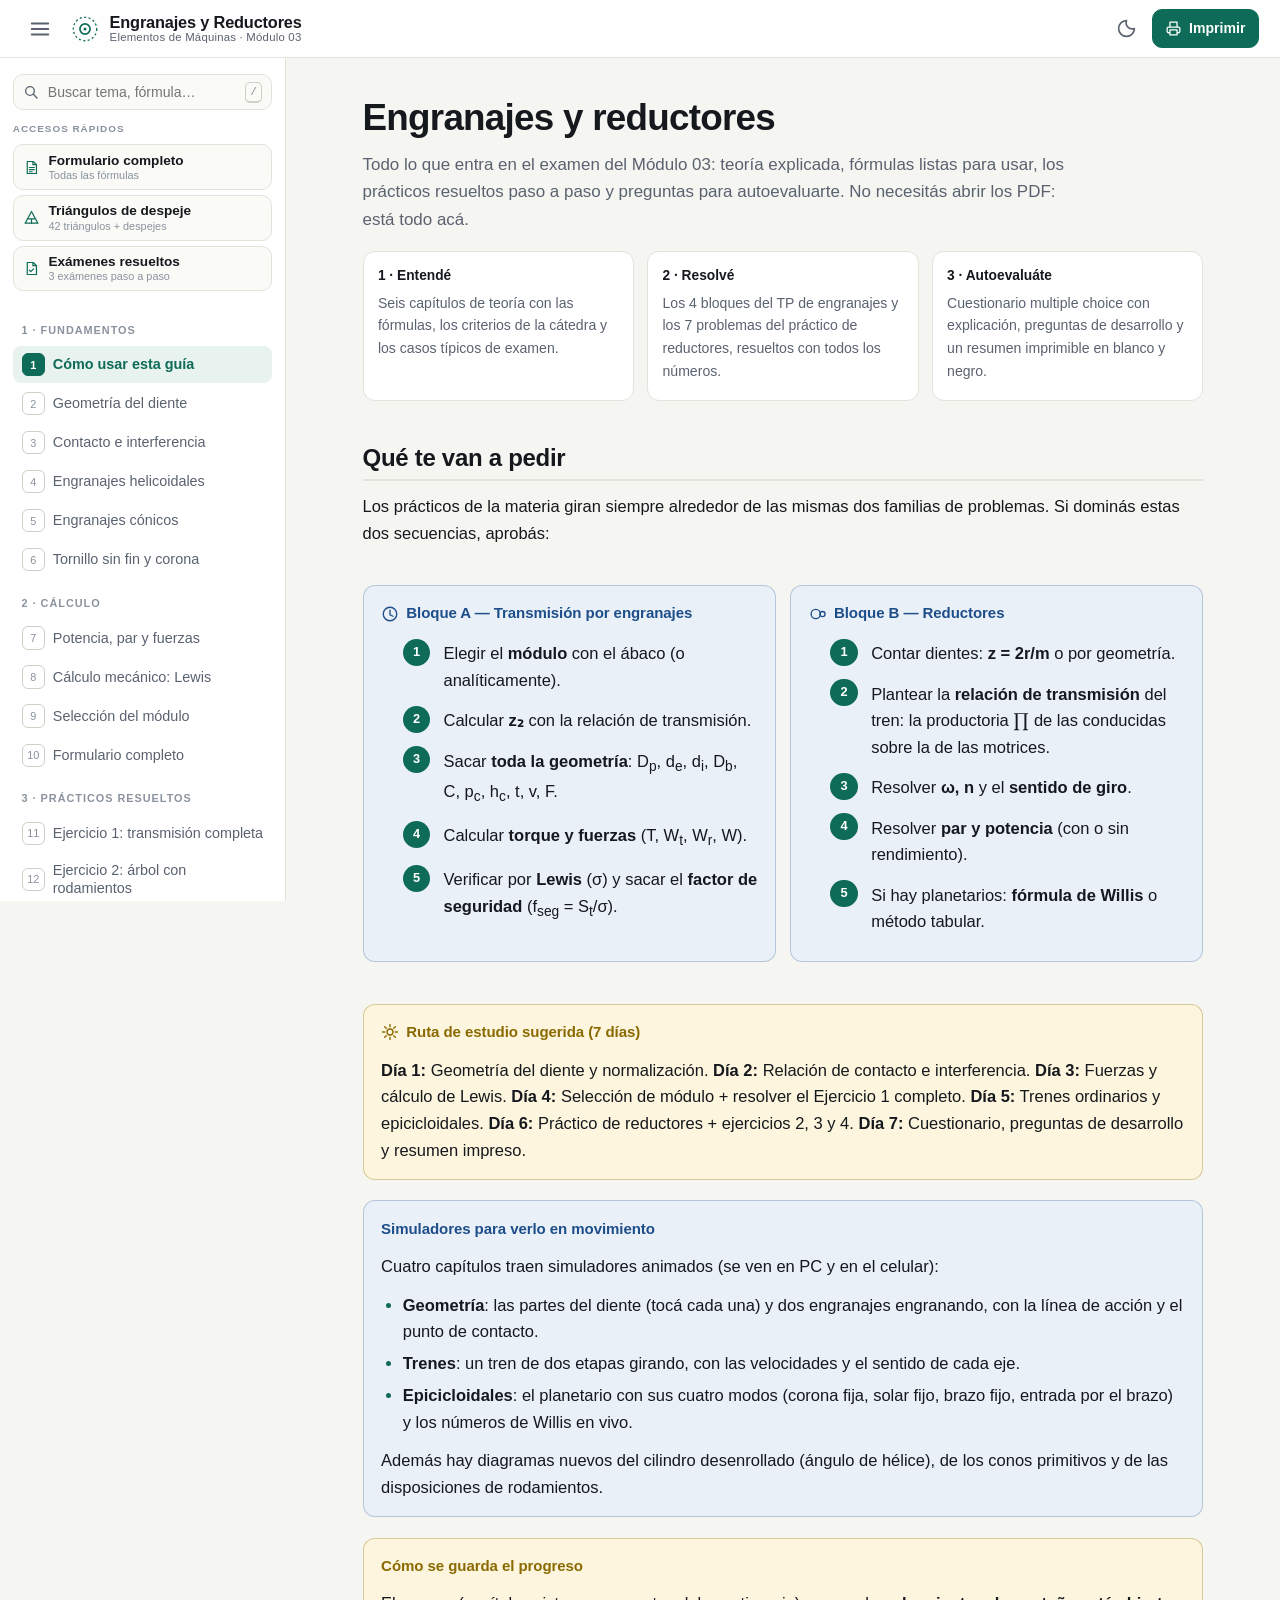
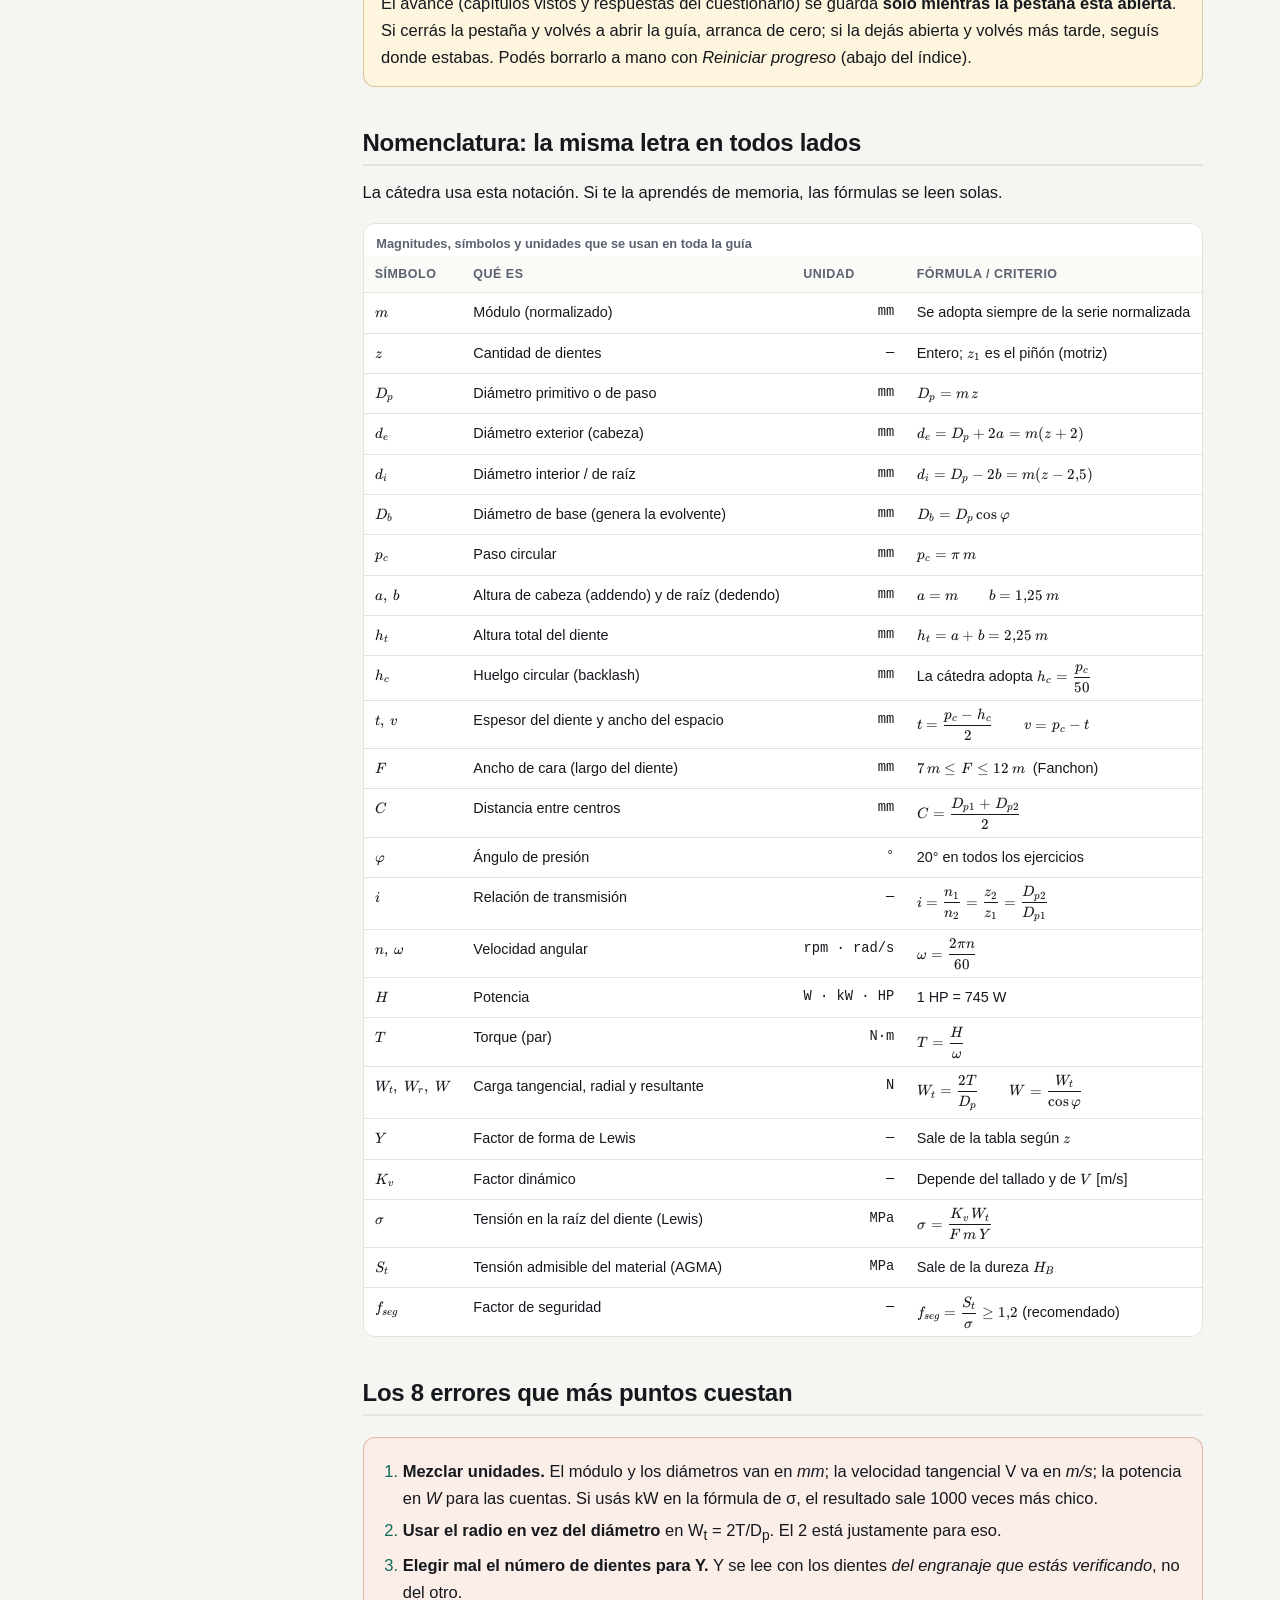
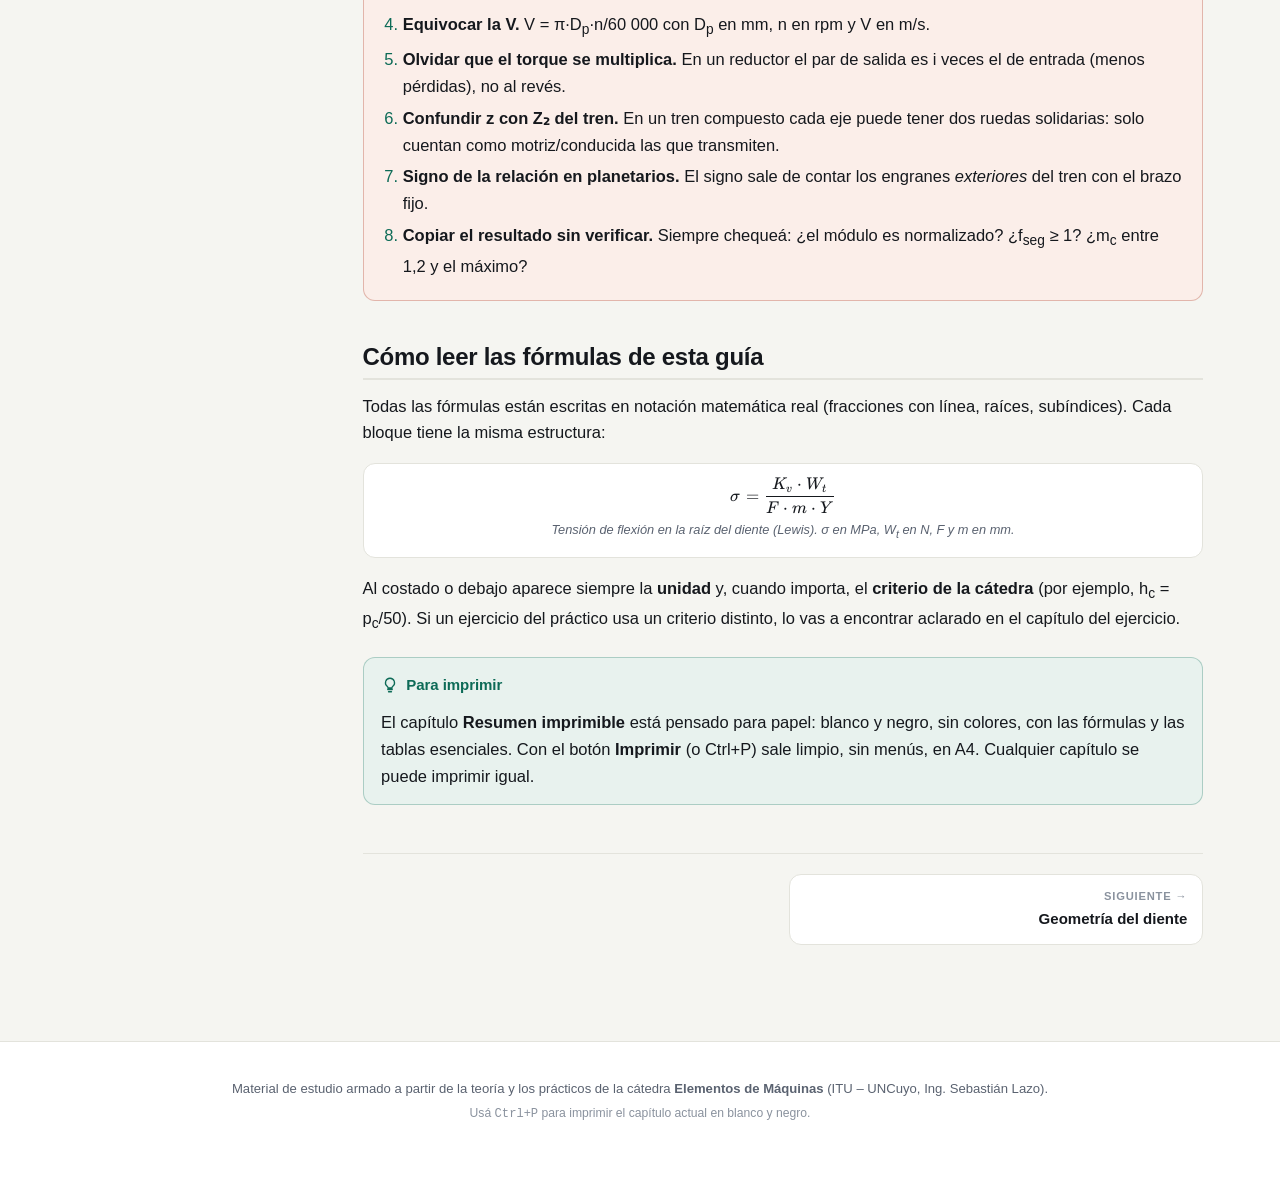
==== commit 896fc086: "3 examenes resueltos" ====
--- a/index.html
+++ b/index.html
@@ -70,6 +70,10 @@
         <svg viewBox="0 0 24 24" width="17" height="17" aria-hidden="true"><path d="M12 3.5 21 20H3z" fill="none" stroke="currentColor" stroke-width="1.7" stroke-linejoin="round"/><path d="M7.5 14h9M12 14v6" stroke="currentColor" stroke-width="1.6" stroke-linecap="round"/></svg>
         <span class="acceso-txt"><b>Triángulos de despeje</b><small>42 triángulos + despejes</small></span>
       </a>
+      <a href="#examenes" class="acceso" data-cap="examenes">
+        <svg viewBox="0 0 24 24" width="17" height="17" aria-hidden="true"><path d="M6 3.5h8.5L19 8v12.5H6z" fill="none" stroke="currentColor" stroke-width="1.7" stroke-linejoin="round"/><path d="M14 3.5V8h5" fill="none" stroke="currentColor" stroke-width="1.7" stroke-linejoin="round"/><path d="m9 14.5 2 2 4-4" fill="none" stroke="currentColor" stroke-width="1.7" stroke-linecap="round" stroke-linejoin="round"/></svg>
+        <span class="acceso-txt"><b>Exámenes resueltos</b><small>3 exámenes paso a paso</small></span>
+      </a>
     </div>
 
     <nav id="nav" class="nav"></nav>
@@ -101,6 +105,7 @@
 <script src="assets/js/contenido-reductores2.js"></script>
 <script src="assets/js/contenido-quiz.js"></script>
 <script src="assets/js/contenido-triangulos.js"></script>
+<script src="assets/js/contenido-examenes.js"></script>
 <script src="assets/js/visuales.js"></script>
 <script src="assets/js/visuales3d.js"></script>
 <script src="assets/js/app.js"></script>
--- a/assets/css/estilos.css
+++ b/assets/css/estilos.css
@@ -23,6 +23,8 @@
   --azul-soft:#eaf0f8;
   --amar:#8a6a00;
   --amar-soft:#fdf5dd;
+  --tri-panel:#f3f6f4;
+  --tri-panel-lin:#e2e9e4;
   --sombra:0 1px 2px rgba(20,25,30,.05),0 6px 18px rgba(20,25,30,.06);
   --radio:12px;
   --serif:"Iowan Old Style","Palatino Linotype",Palatino,Georgia,"Times New Roman",serif;
@@ -50,6 +52,8 @@
   --azul-soft:#1a2432;
   --amar:#e0bb59;
   --amar-soft:#2b2517;
+  --tri-panel:#1e252d;
+  --tri-panel-lin:#2c3540;
   --sombra:0 1px 2px rgba(0,0,0,.3),0 8px 24px rgba(0,0,0,.28);
 }
 *,*::before,*::after{box-sizing:border-box}
@@ -323,6 +327,8 @@
   margin:1rem 0;padding:.75rem .85rem;background:var(--sup2);border-radius:10px;border:1px dashed var(--lin2);
 }
 .ej-datos div{font-size:.86rem}
+.ej-datos.datos-largos{grid-template-columns:repeat(auto-fit,minmax(240px,1fr))}
+.ej-datos.datos-largos dd{font-family:var(--sans)}
 .ej-datos dt{font-size:.7rem;text-transform:uppercase;letter-spacing:.06em;color:var(--txt3);font-weight:700}
 .ej-datos dd{margin:0;font-family:var(--mono);font-size:.86rem;color:var(--txt)}
 .preg{
@@ -469,11 +475,11 @@
 .tri svg{position:absolute;inset:0;width:100%;height:100%;overflow:visible}
 .tri svg path{fill:none;stroke:currentColor;stroke-width:1.7;stroke-linejoin:round;stroke-linecap:round;stroke-opacity:.45}
 .tri>span{
-  position:absolute;transform:translate(-50%,-50%);font-size:.84rem;font-weight:700;
+  position:absolute;transform:translate(-50%,-50%);font-size:1.04rem;font-weight:700;
   white-space:nowrap;color:var(--txt);cursor:pointer;line-height:1;
 }
 .tri>span:hover{color:var(--ac)}
-.tri .katex{font-size:.84rem}
+.tri .katex{font-size:1em}
 .tri-t{left:50%;top:39%}
 .tri-l{left:30.5%;top:76%}
 .tri-r{left:69.5%;top:76%}
@@ -482,7 +488,7 @@
 .tri>span.tap{color:transparent!important}
 .tri>span.tap::after{
   content:"?";position:absolute;left:50%;top:50%;transform:translate(-50%,-50%);
-  color:var(--alerta);font-weight:800;font-size:1.05rem;
+  color:var(--alerta);font-weight:800;font-size:1.3rem;
 }
 .tri-des{
   display:flex;flex-direction:column;align-items:center;gap:.12rem;
@@ -534,6 +540,8 @@
 /* las que no son triángulo: tarjetas más anchas para que entren las fórmulas */
 details.tri-aux .grid2{grid-template-columns:repeat(auto-fit,minmax(310px,1fr))}
 details.tri-aux .grid2 .mini{min-width:0}
+/* el filtro esconde tarjetas y grupos: que no dejen huecos */
+#tri-notri [hidden]{display:none!important}
 /* cartel con el significado de la variable elegida */
 .tri-que{
   display:flex;align-items:baseline;gap:.45rem;flex-wrap:wrap;
@@ -569,6 +577,91 @@
 .tri-chip:hover{border-color:var(--ac);color:var(--ac)}
 .tri-chip.activo{background:var(--ac);border-color:var(--ac);color:#fff}
 .tri-filtro-pie{margin:.4rem 0 0;font-size:.66rem;color:var(--txt3)}
+/* barra de versión + opciones de impresión */
+.tri-modo{
+  display:flex;flex-wrap:wrap;gap:.5rem 1.1rem;align-items:center;
+  margin:0 0 1.1rem;padding:.5rem .65rem;border:1px solid var(--lin2);
+  border-radius:12px;background:var(--sup2);font-size:.78rem;color:var(--txt2);
+}
+.tri-modo .g{display:flex;align-items:center;gap:.3rem;flex-wrap:wrap}
+.tri-modo .g-tit{font-size:.64rem;font-weight:800;letter-spacing:.08em;text-transform:uppercase;color:var(--txt3);margin-right:.1rem}
+.tri-ver{
+  font-size:.72rem;font-weight:700;padding:.24rem .55rem;border:1px solid var(--lin2);
+  border-radius:99px;background:var(--sup);color:var(--txt2);
+}
+.tri-ver:hover{border-color:var(--ac);color:var(--ac)}
+.tri-ver.activo{background:var(--ac-soft);border-color:var(--ac);color:var(--ac)}
+.tri-print-opts label{display:inline-flex;align-items:center;gap:.22rem;font-size:.74rem;color:var(--txt2);cursor:pointer}
+.tri-print-opts input{accent-color:var(--ac);margin:0}
+#tri-imprimir{
+  margin-left:.15rem;font-size:.72rem;font-weight:800;padding:.24rem .65rem;border-radius:99px;
+  border:1px solid var(--ac);background:var(--ac);color:#fff;
+}
+#tri-imprimir:hover{filter:brightness(1.08)}
+/* versión condensada */
+.tri-cond{display:none}
+.contenido.ver-cond .tri-cond{display:block}
+.contenido.ver-cond .tri-sec:not(.tri-cond){display:none}
+.contenido.ver-cond .tri-cats{display:none}
+.tri-cond{container-type:inline-size}
+.tri-cond .tris{
+  display:grid;
+  grid-template-columns:1fr;
+  gap:.7rem;
+  align-items:start;
+}
+@container (min-width:520px){.tri-cond .tris{grid-template-columns:repeat(2,minmax(0,1fr))}}
+@container (min-width:800px){.tri-cond .tris{grid-template-columns:repeat(3,minmax(0,1fr))}}
+@supports not (container-type:inline-size){
+  @media (min-width:760px){.tri-cond .tris{grid-template-columns:repeat(2,minmax(0,1fr))}}
+  @media (min-width:1200px){.tri-cond .tris{grid-template-columns:repeat(3,minmax(0,1fr))}}
+}
+.tri-card.cond{
+  width:100%;max-width:none;min-width:0;
+  margin:0;padding:.55rem .6rem .55rem;
+  break-inside:avoid;
+}
+.tri-card.cond h4{font-size:.82rem;margin:0 0 .1rem}
+.cond-cuerpo{
+  display:flex;flex-direction:column;align-items:center;
+  min-width:0;
+}
+.tri-card.cond .tri{width:182px;max-width:182px;margin:.05rem auto .1rem}
+@media screen{
+  /* en la condensada el triángulo es lo que se mira: variables bien grandes */
+  .tri-card.cond .tri>span{font-size:1.14rem}
+  .tri-card.cond .tri .katex{font-size:1em}
+}
+/* panel de equivalencias */
+.cond-eq-box{
+  width:100%;min-width:0;
+  display:flex;flex-direction:column;
+  margin-top:.2rem;padding:.3rem .45rem .4rem;
+  background:var(--tri-panel);border:1px solid var(--tri-panel-lin);border-radius:10px;
+}
+.cond-cap{
+  display:flex;align-items:center;gap:.45rem;margin:0 0 .1rem;
+  font-size:.55rem;font-weight:800;letter-spacing:.1em;text-transform:uppercase;color:var(--txt3);
+  white-space:nowrap;
+}
+.cond-cap::after{content:"";flex:1;height:1px;background:var(--tri-panel-lin)}
+.cond-eq{
+  list-style:none;margin:0;padding:0;width:100%;min-width:0;
+  display:flex;flex-direction:column;gap:.3rem;
+}
+.cond-eq li{
+  font-size:.86rem;line-height:1.3;color:var(--txt);text-align:center;
+  padding:0;border:0;overflow-x:auto;scrollbar-width:none;
+}
+.cond-eq li::-webkit-scrollbar{display:none}
+.cond-eq li .katex{font-size:1em}
+/* la tarjeta de sumas no tiene triángulo: mismo panel, sin triángulo */
+.tri-card.cond .tri-des{
+  border:1px solid var(--tri-panel-lin);border-radius:10px;background:var(--tri-panel);
+  padding:.4rem .5rem;margin-top:.35rem;gap:.22rem;
+}
+.tri-card.cond .tri-des>span{font-size:.86rem}
+.tri-card.cond .tri-des .katex{font-size:.86rem}
 /* secciones que el filtro puede ocultar */
 .tri-sec[hidden],.tri-aux[hidden]{display:none}
 /* triángulos de suma: otro color y signo en la raya */
@@ -581,7 +674,7 @@
 .tri-suma svg path{stroke:var(--azul2);stroke-opacity:.8}
 .tri-suma .tri-signo{
   position:absolute;left:50%;top:56.5%;transform:translate(-50%,-50%);
-  font-size:1.2rem;font-weight:800;color:var(--azul2);line-height:1;cursor:default;pointer-events:none;
+  font-size:1.4rem;font-weight:800;color:var(--azul2);line-height:1;cursor:default;pointer-events:none;
 }
 /* botón "Ver ejemplo" y ventana del ejemplo */
 .tri-ej{
@@ -608,7 +701,7 @@
 html.sin-scroll,html.sin-scroll body{overflow:hidden}
 /* productoria ∏ (Pi mayúscula), bien distinta de π */
 .prod{font-family:var(--serif);font-size:1.2em;font-weight:700;line-height:1;vertical-align:-.06em}
-@media (max-width:520px){.tris{grid-template-columns:repeat(2,minmax(0,1fr));gap:.55rem}.tri-card{padding:.45rem .45rem .55rem}.tri{max-width:140px}}
+@media (max-width:520px){.tris{grid-template-columns:repeat(2,minmax(0,1fr));gap:.55rem}.tri-card{padding:.4rem .35rem .5rem}.tri{max-width:160px}}
 
 /* ---------- 14. Calculadora / ábaco ---------- */.calc{border:1px solid var(--lin2);border-radius:14px;background:var(--sup);padding:1rem;margin:1.4rem 0}
 .calc h3{margin:.1rem 0 .8rem}
@@ -717,7 +810,7 @@
   .f{padding:.7rem .55rem}
   .quiz,.calc{padding:.85rem}
   .figura{padding:.6rem}
-  .f .katex{font-size:.92em}
+  .f .katex{font-size:.9em}
   .f-grande .katex{font-size:1em}
   /* tablas de fórmulas: se apilan como tarjetas, sin scroll horizontal */
   .tabla-wrap.t-form{overflow:visible;border:0;background:transparent;border-radius:0;margin:.7rem 0}
@@ -740,8 +833,14 @@
   .tabla-wrap.t-simb table.tec td:first-child{font-size:1rem;margin-bottom:.2rem}
   /* una fórmula muy larga scrollea dentro de su bloque, no arrastra la página */
   .f,.katex-display{overflow-x:auto;overflow-y:hidden}
+  /* las tablas de los exámenes entran en el celular sin scroll horizontal */
+  .contenido[data-cap="examenes"] table.tec{font-size:.82rem}
+  .contenido[data-cap="examenes"] table.tec th,
+  .contenido[data-cap="examenes"] table.tec td{padding:.32rem .42rem}
   .tri-filtro-pie{display:none}
   details.tri-aux .grid2{grid-template-columns:1fr}
+  /* tarjetas condensadas: ya van apiladas y centradas desde el diseño base */
+  .tri-card.cond{padding:.4rem .5rem .45rem}
 }
 @media (max-width:430px){
   .contenido{padding-left:.9rem;padding-right:.9rem}
@@ -850,7 +949,7 @@
   .tri-card h4{font-size:7.6pt;margin:0 0 1pt}
   .tri{max-width:33mm}
   .tri svg path{stroke:#000;stroke-opacity:.8;stroke-width:2.2}
-  .tri>span,.tri .katex{font-size:7.4pt}
+  .tri>span,.tri .katex{font-size:7.4pt!important}
   .tri>span:not(.tapado):not(.tap){cursor:default}
   .tri>span.tap{color:var(--txt)!important}
   .tri>span.tap::after{content:""}
@@ -870,6 +969,32 @@
   .tri-vars .v-s{color:#000}
   .tri-vars b{color:#000;font-size:5.9pt}
   .solo-impresion{display:block!important}
+  /* opciones de impresión de la sección Chuletas */
+  .tri-modo{display:none!important}
+  html[data-tri-off~="titulo"] .contenido[data-cap="triangulos"] h1,
+  html[data-tri-off~="titulo"] .contenido[data-cap="triangulos"] .bajada{display:none!important}
+  html[data-tri-off~="reglas"] #tri-reglas,
+  html[data-tri-off~="sumas"] .tri-sec.tri-sumas,
+  html[data-tri-off~="notri"] #tri-notri,
+  html[data-tri-off~="chuleta"] #tri-chuleta,
+  html[data-tri-off~="check"] #tri-check{display:none!important}
+  /* la versión condensada imprime de a dos por hoja */
+  .contenido.ver-cond .tris{display:grid;grid-template-columns:repeat(2,minmax(0,1fr))!important;gap:6pt}
+  .contenido.ver-cond .tri-card.cond{width:auto;max-width:none;margin:0;padding:3pt 4pt 3pt;break-inside:avoid}
+  .contenido.ver-cond .cond-cuerpo{
+    display:grid;grid-template-columns:minmax(0,36%) minmax(0,1fr);
+    gap:3pt;align-items:center;margin-top:0;
+  }
+  .contenido.ver-cond .cond-eq-box{background:none;border:0;border-radius:0;padding:0;margin:0;min-width:0}
+  .contenido.ver-cond .cond-cap{display:none}
+  .contenido.ver-cond .tri-card.cond .tri{width:30mm;max-width:30mm;margin:0 auto}
+  .contenido.ver-cond .cond-eq{flex:initial;padding:0;gap:1.6pt;justify-content:flex-start}
+  .contenido.ver-cond .cond-eq li{font-size:6.4pt;overflow:visible;border:0;padding:0;text-align:left}
+  .contenido.ver-cond .cond-eq li .katex{font-size:1em}
+  .contenido.ver-cond .cond-cuerpo .tri-nota{grid-column:1/-1;margin-top:1pt}
+  .contenido.ver-cond .tri-card.cond .tri-des{background:none;border:0;padding:0;margin:0;flex:none}
+  .contenido.ver-cond .tri-des>span{text-align:left}
+  .contenido.ver-cond .tri-nota{text-align:left}
 }
 @media screen{
   .solo-impresion{display:none}
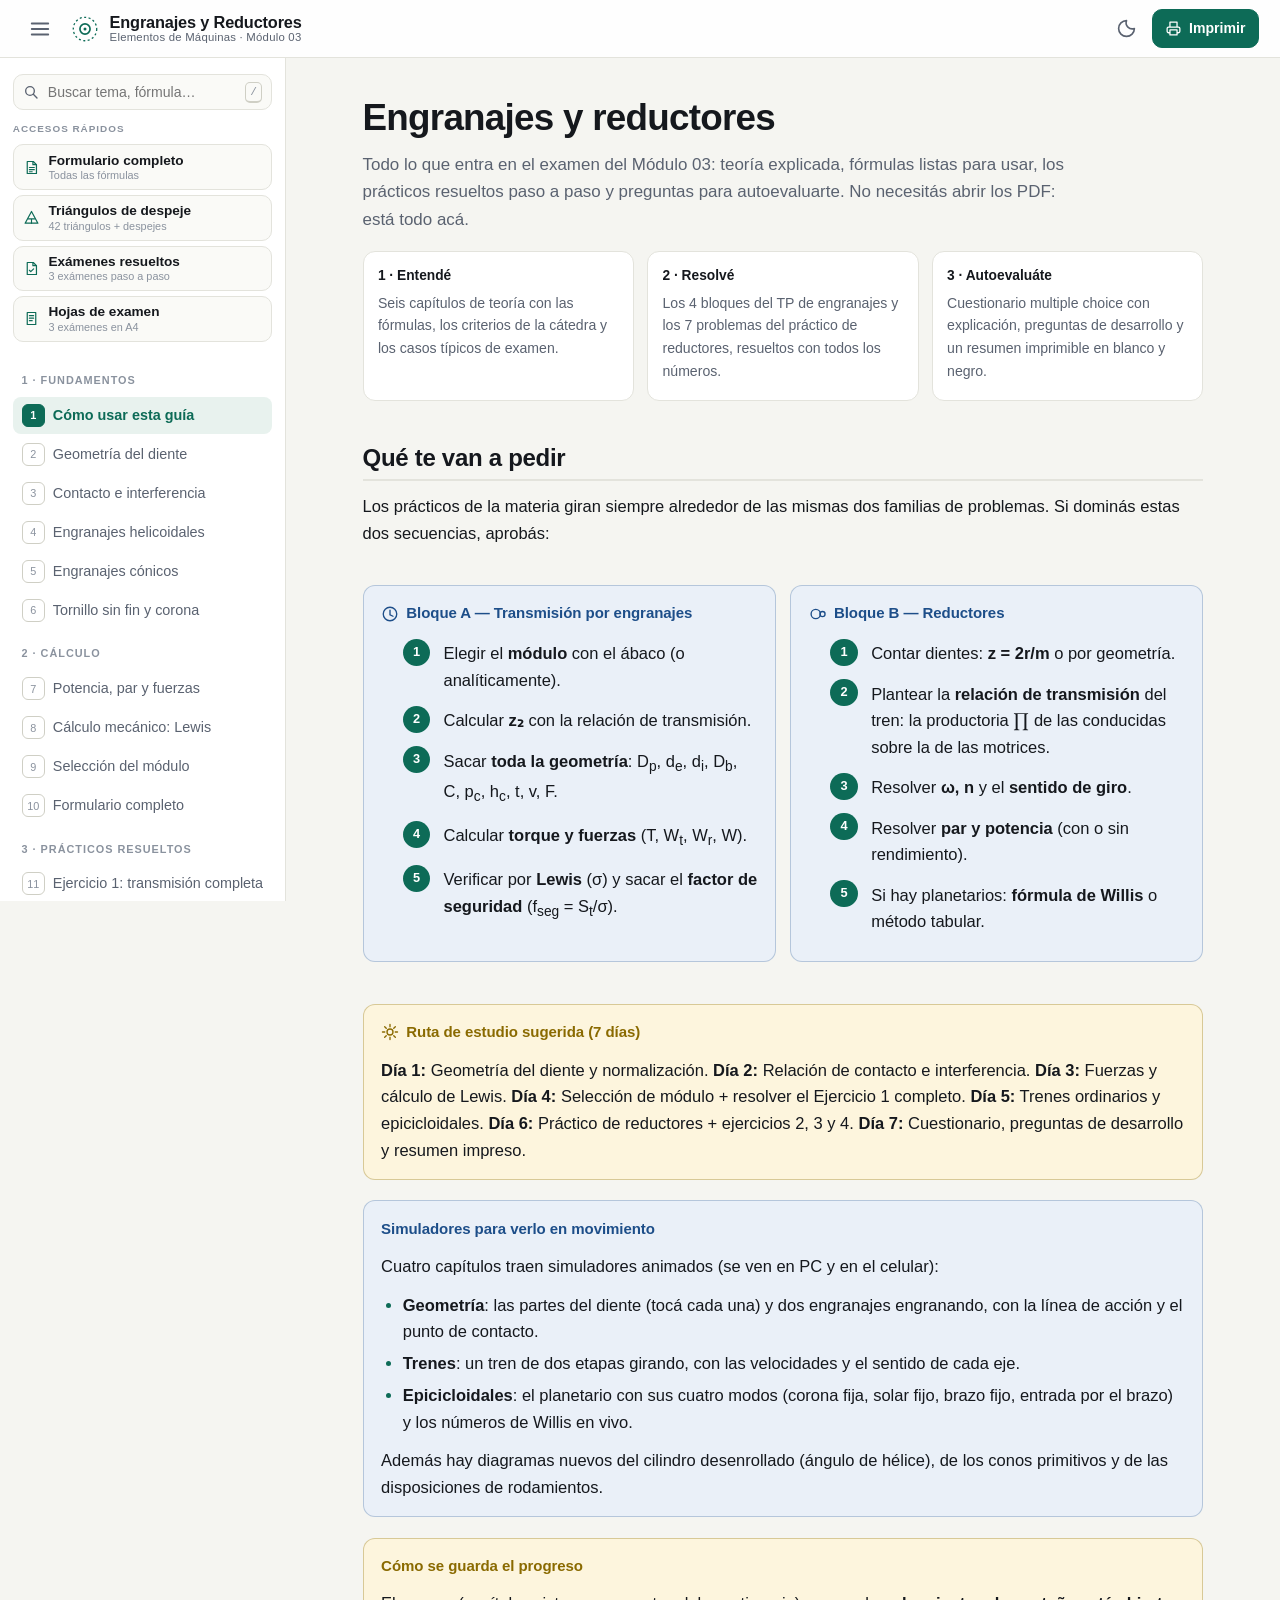
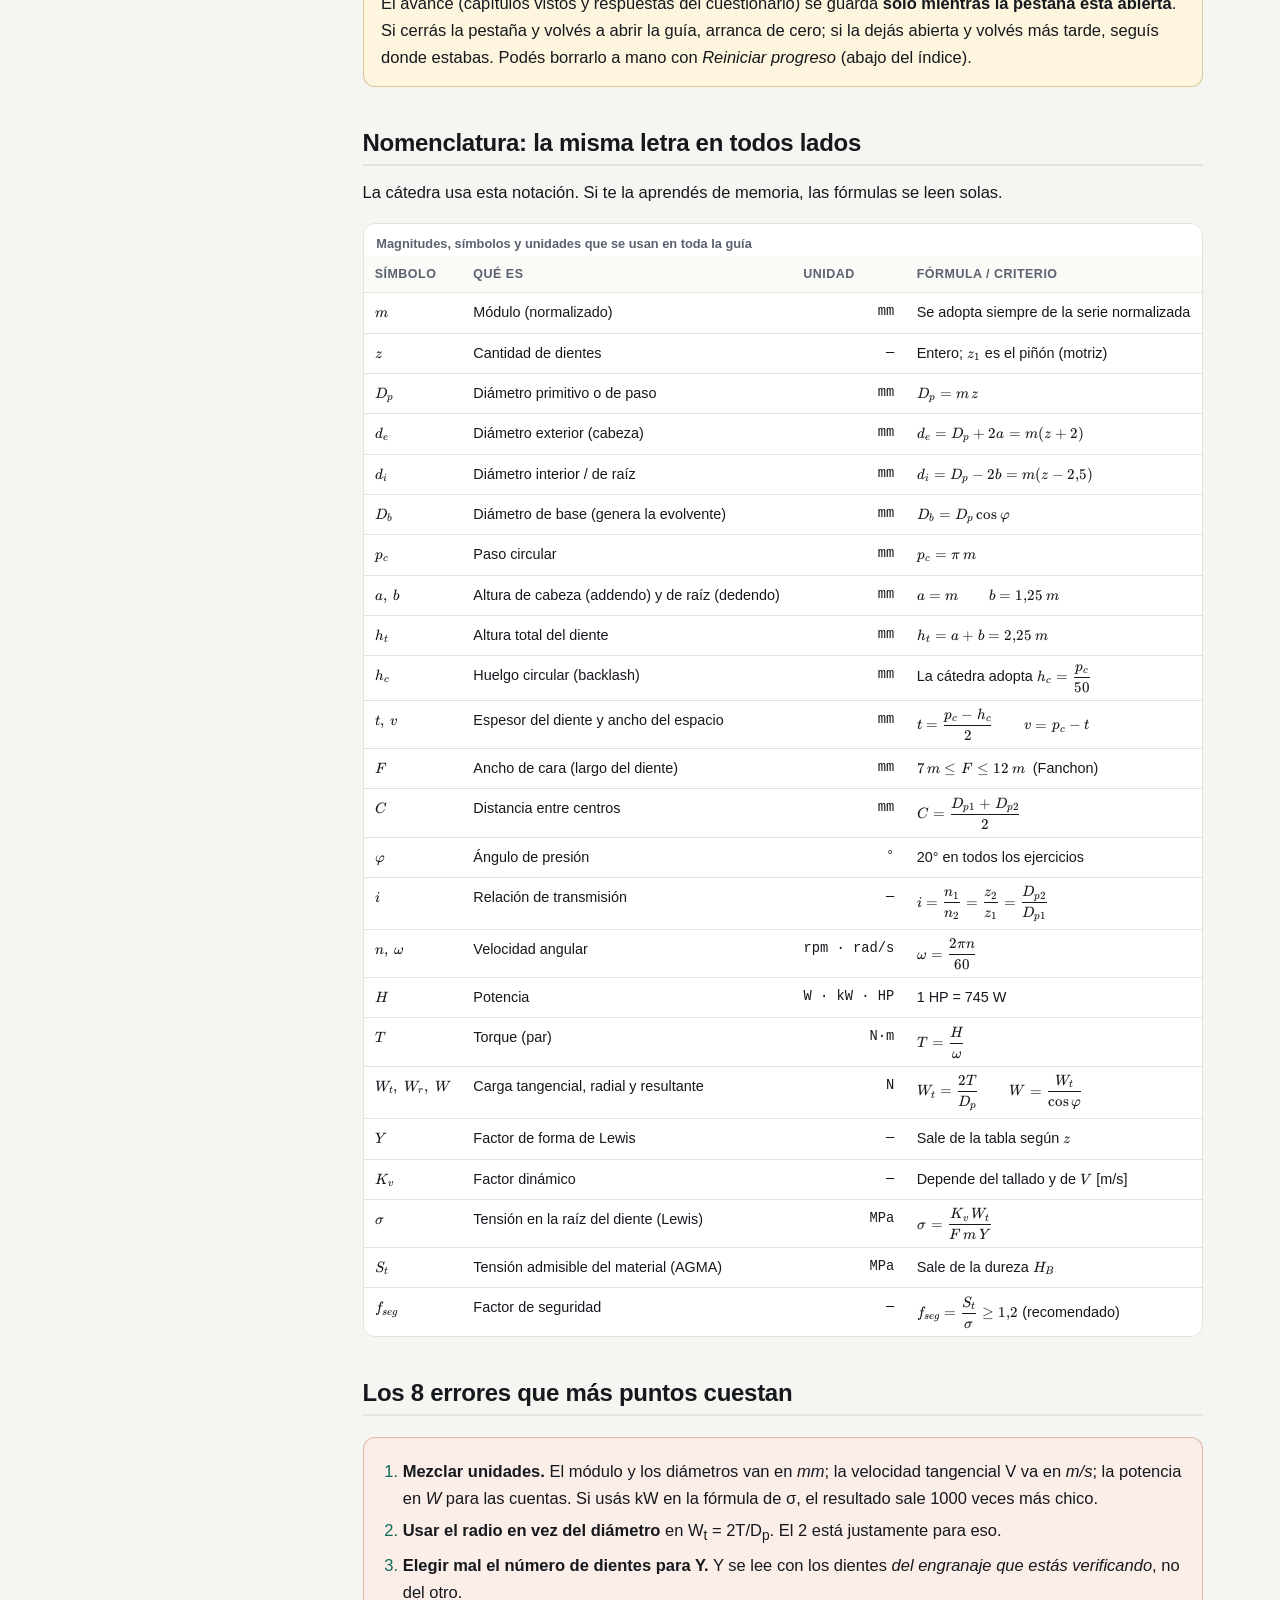
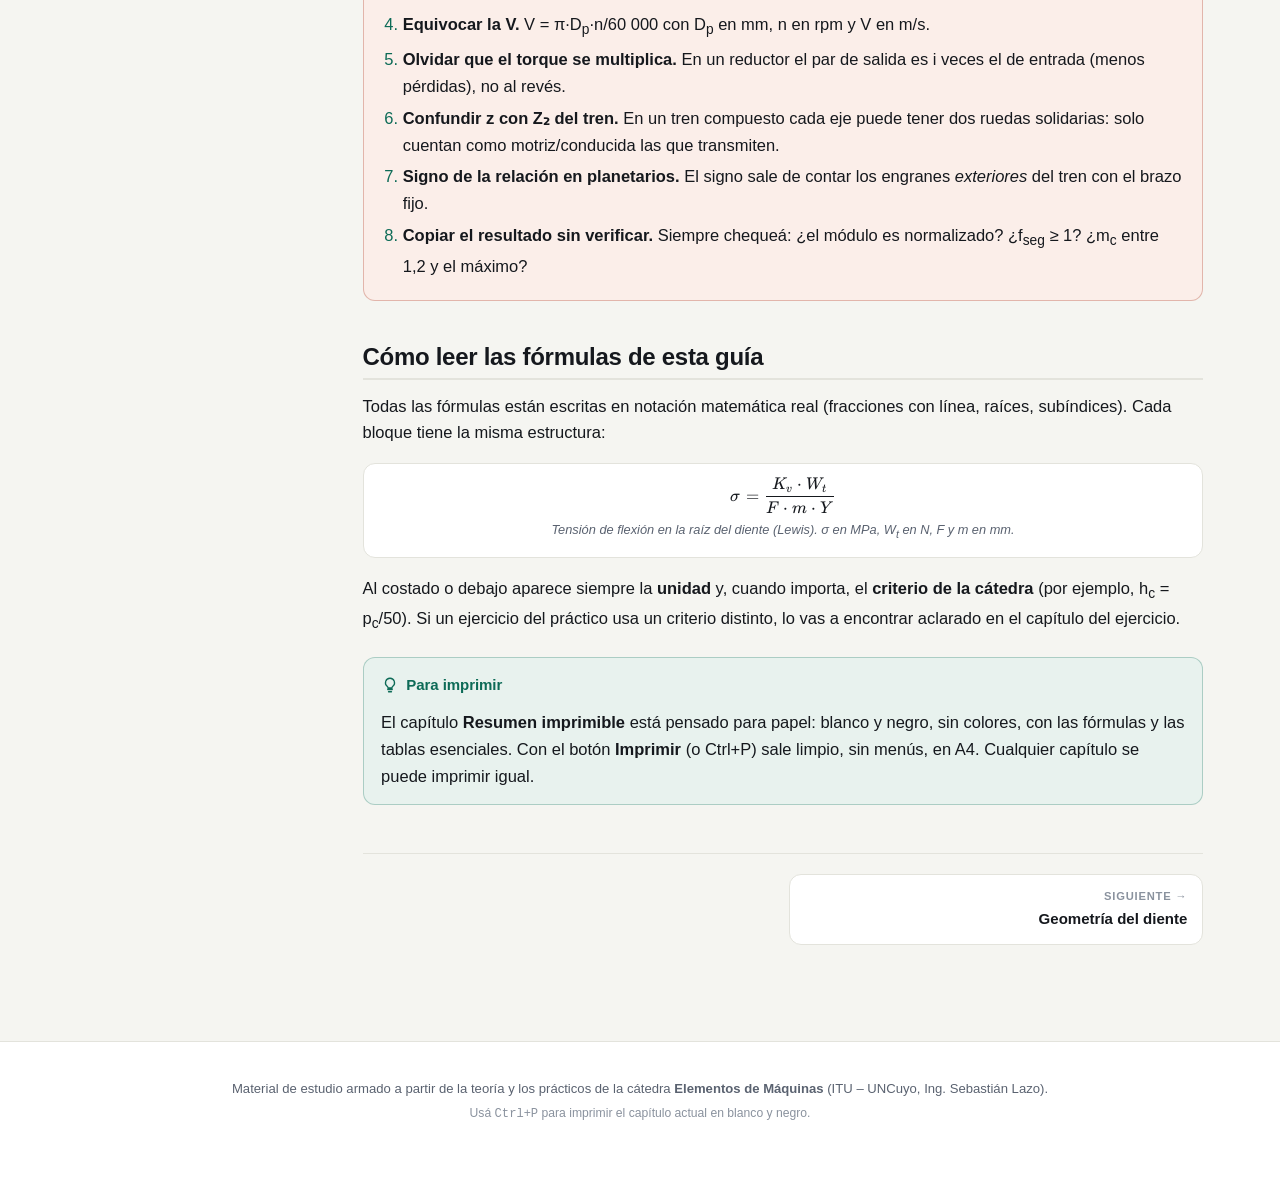
==== commit 8849b662: "Mapeo de examenes de años anteriores" ====
--- a/index.html
+++ b/index.html
@@ -74,6 +74,10 @@
         <svg viewBox="0 0 24 24" width="17" height="17" aria-hidden="true"><path d="M6 3.5h8.5L19 8v12.5H6z" fill="none" stroke="currentColor" stroke-width="1.7" stroke-linejoin="round"/><path d="M14 3.5V8h5" fill="none" stroke="currentColor" stroke-width="1.7" stroke-linejoin="round"/><path d="m9 14.5 2 2 4-4" fill="none" stroke="currentColor" stroke-width="1.7" stroke-linecap="round" stroke-linejoin="round"/></svg>
         <span class="acceso-txt"><b>Exámenes resueltos</b><small>3 exámenes paso a paso</small></span>
       </a>
+      <a href="#hojas" class="acceso" data-cap="hojas">
+        <svg viewBox="0 0 24 24" width="17" height="17" aria-hidden="true"><path d="M6 3.5h12v17H6z" fill="none" stroke="currentColor" stroke-width="1.7" stroke-linejoin="round"/><path d="M9 8h6M9 11.5h6M9 15h4" stroke="currentColor" stroke-width="1.6" stroke-linecap="round"/></svg>
+        <span class="acceso-txt"><b>Hojas de examen</b><small>3 exámenes en A4</small></span>
+      </a>
     </div>
 
     <nav id="nav" class="nav"></nav>
@@ -106,8 +110,10 @@
 <script src="assets/js/contenido-quiz.js"></script>
 <script src="assets/js/contenido-triangulos.js"></script>
 <script src="assets/js/contenido-examenes.js"></script>
+<script src="assets/js/contenido-hojas.js"></script>
 <script src="assets/js/visuales.js"></script>
 <script src="assets/js/visuales3d.js"></script>
 <script src="assets/js/app.js"></script>
+<script src="assets/js/hojas.js"></script>
 </body>
 </html>
--- a/assets/css/estilos.css
+++ b/assets/css/estilos.css
@@ -853,6 +853,39 @@
 }
 @media (prefers-reduced-motion:reduce){
   *{animation-duration:.01ms!important;transition-duration:.01ms!important;scroll-behavior:auto!important}
+}
+
+/* ---------- Hojas de examen digitalizadas (A4) ---------- */
+.hojas-barra{
+  display:flex;flex-wrap:wrap;gap:.55rem 1.1rem;align-items:center;
+  margin:1rem 0 .75rem;padding:.55rem .7rem;border:1px solid var(--lin2);
+  border-radius:12px;background:var(--sup2);
+}
+.hojas-g{display:flex;align-items:center;gap:.3rem;flex-wrap:wrap}
+.hojas-lbl{font-size:.62rem;font-weight:800;letter-spacing:.08em;text-transform:uppercase;color:var(--txt3)}
+.hoja-btn{
+  font-size:.72rem;font-weight:700;padding:.28rem .55rem;border:1px solid var(--lin2);
+  border-radius:99px;background:var(--sup);color:var(--txt2);cursor:pointer;
+}
+.hoja-btn:hover{border-color:var(--ac);color:var(--ac)}
+.hoja-btn.activo{background:var(--ac-soft);border-color:var(--ac);color:var(--ac)}
+.hoja-imprimir{background:var(--ac);border-color:var(--ac);color:#fff}
+.hoja-imprimir:hover{color:#fff;filter:brightness(1.08)}
+.hojas-acc{margin-left:auto}
+.hoja-link{font-size:.72rem;font-weight:700;color:var(--ac);text-decoration:none;border-bottom:1px dashed var(--ac);padding-bottom:1px}
+.hojas-marco{margin:0 0 1rem;border:1px solid var(--lin);border-radius:12px;overflow:hidden;background:#eef2f0}
+.hojas-marco iframe{display:block;width:100%;height:1160px;border:0;background:#eef2f0}
+.hojas-pie{font-size:.76rem;color:var(--txt3);line-height:1.45}
+.hojas-mini{margin:-.15rem 0 .9rem;font-size:.75rem;color:var(--txt3)}
+.hojas-mini a{color:var(--ac);font-weight:700;text-decoration:none;border-bottom:1px dashed var(--ac)}
+@media (max-width:620px){
+  .hojas-barra{gap:.45rem .7rem}
+  .hojas-acc{margin-left:0}
+  .hojas-marco iframe{height:520px}
+}
+@media print{
+  .hojas-barra,.hojas-pie{display:none!important}
+  .hojas-marco{display:none!important}
 }
 
 /* =========================================================================
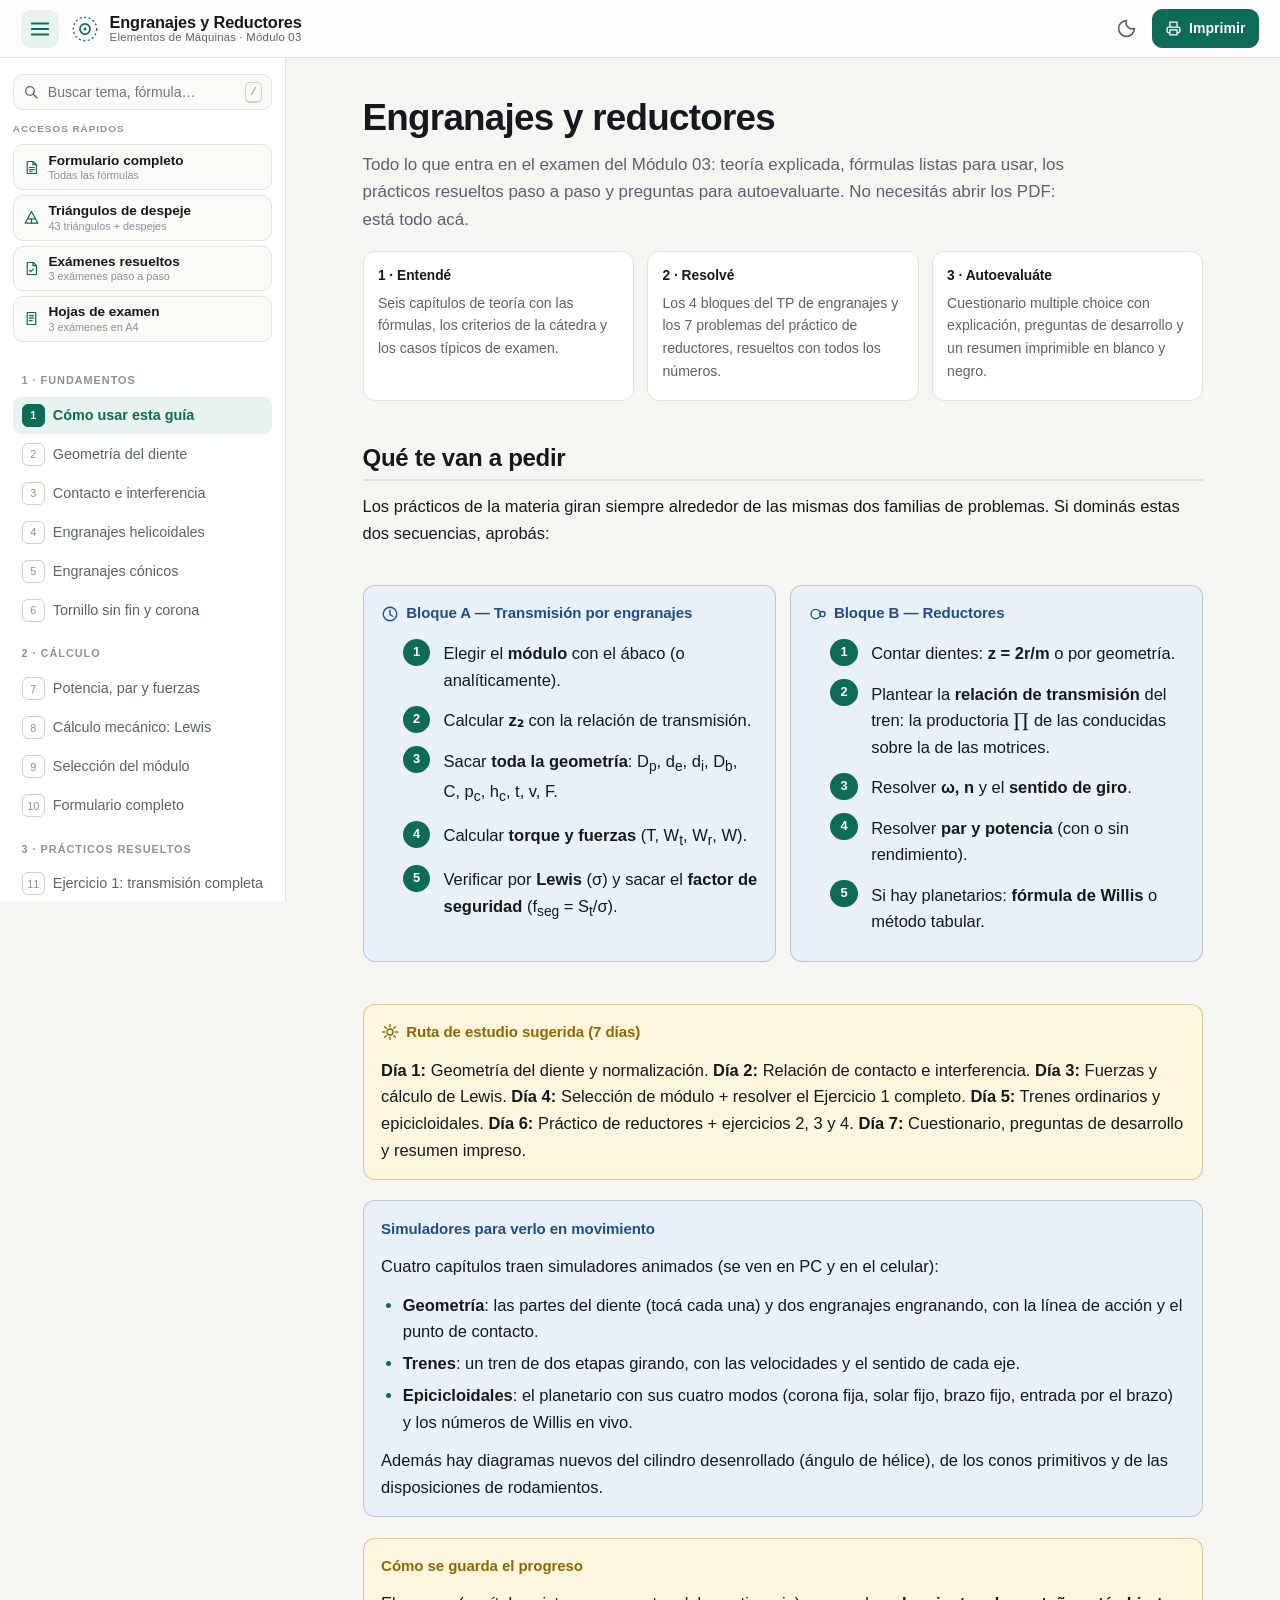
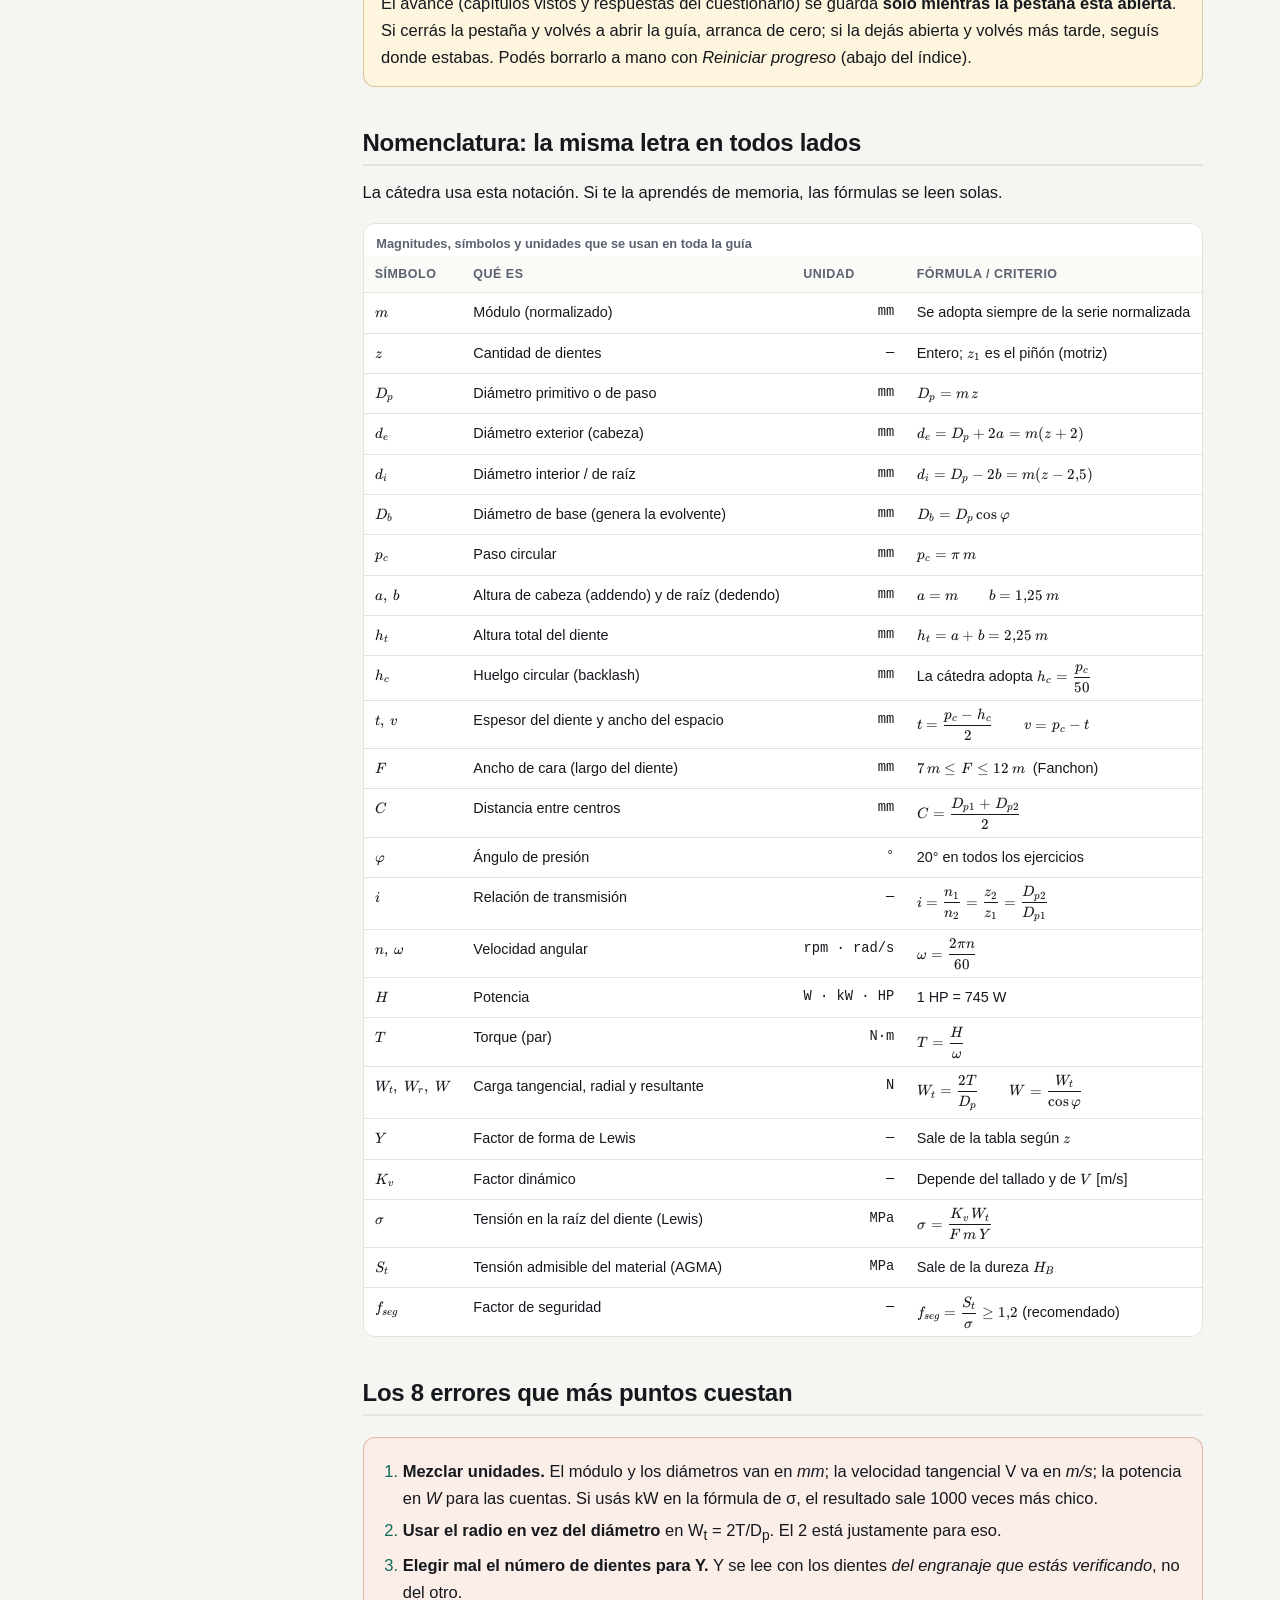
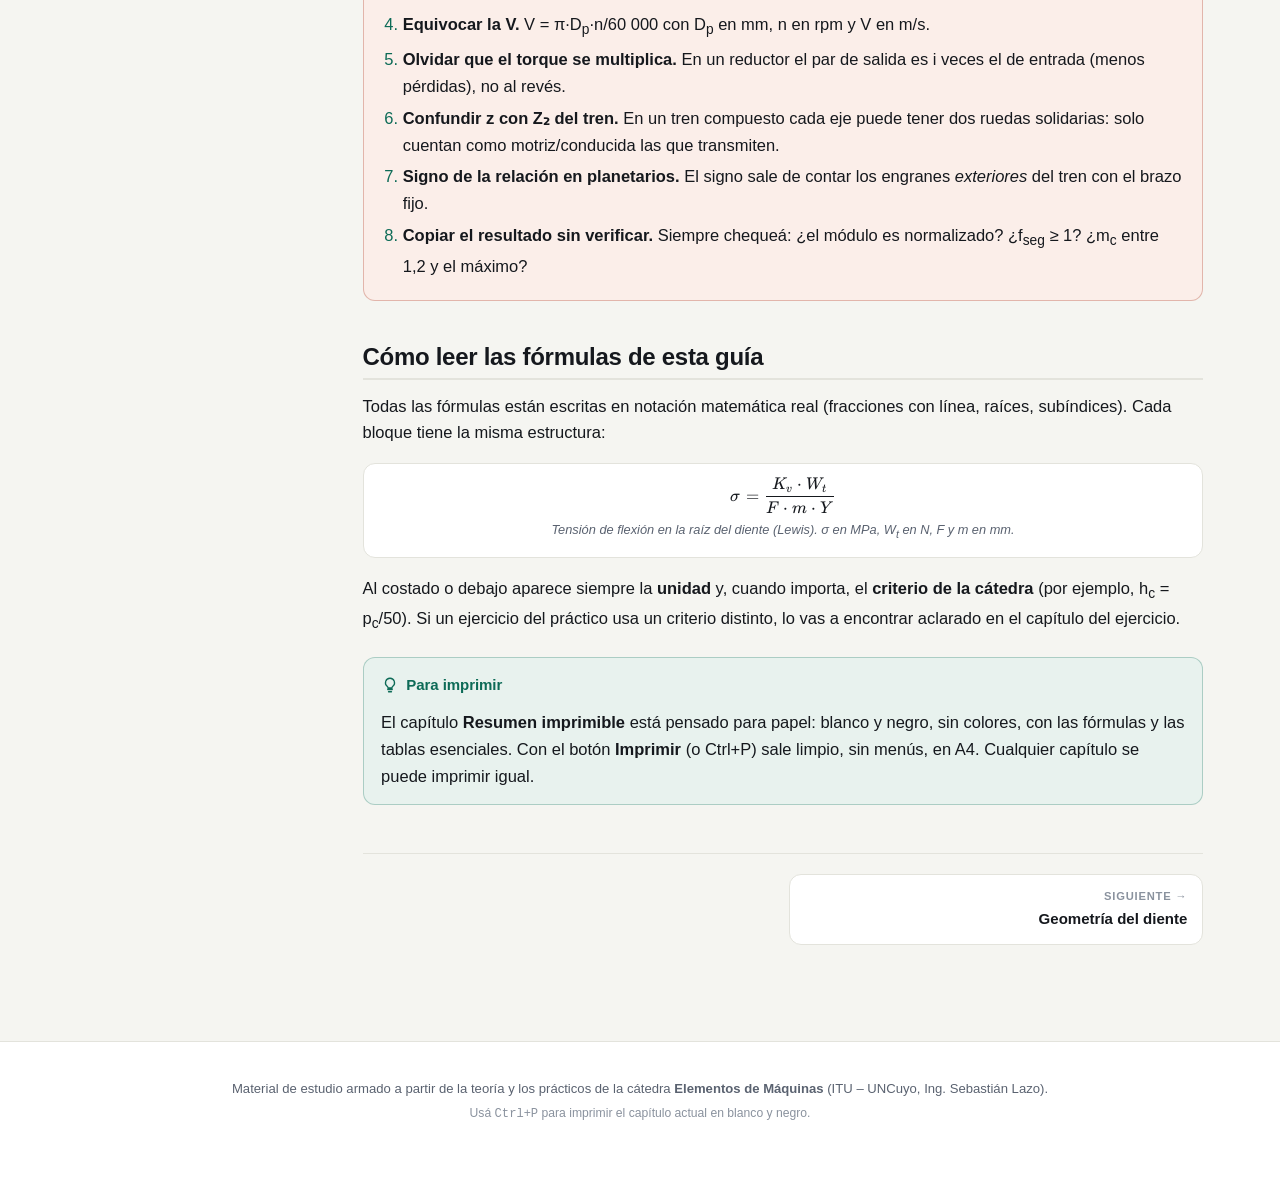
==== commit 6bdd33f7: "holgura radial" ====
--- a/index.html
+++ b/index.html
@@ -68,7 +68,7 @@
       </a>
       <a href="#triangulos" class="acceso" data-cap="triangulos">
         <svg viewBox="0 0 24 24" width="17" height="17" aria-hidden="true"><path d="M12 3.5 21 20H3z" fill="none" stroke="currentColor" stroke-width="1.7" stroke-linejoin="round"/><path d="M7.5 14h9M12 14v6" stroke="currentColor" stroke-width="1.6" stroke-linecap="round"/></svg>
-        <span class="acceso-txt"><b>Triángulos de despeje</b><small>42 triángulos + despejes</small></span>
+        <span class="acceso-txt"><b>Triángulos de despeje</b><small>43 triángulos + despejes</small></span>
       </a>
       <a href="#examenes" class="acceso" data-cap="examenes">
         <svg viewBox="0 0 24 24" width="17" height="17" aria-hidden="true"><path d="M6 3.5h8.5L19 8v12.5H6z" fill="none" stroke="currentColor" stroke-width="1.7" stroke-linejoin="round"/><path d="M14 3.5V8h5" fill="none" stroke="currentColor" stroke-width="1.7" stroke-linejoin="round"/><path d="m9 14.5 2 2 4-4" fill="none" stroke="currentColor" stroke-width="1.7" stroke-linecap="round" stroke-linejoin="round"/></svg>
--- a/assets/css/estilos.css
+++ b/assets/css/estilos.css
@@ -265,6 +265,27 @@
   background:var(--sup);border:1px solid var(--ac);border-left-width:5px;
 }
 .caja.respuesta .caja-tit{color:var(--ac)}
+
+/* cajas de texto plegables (cómo leer, método, antes de empezar) */
+.caja.caja-plegable{padding:0;overflow:hidden}
+.caja-sum{
+  display:flex;align-items:center;gap:.45rem;padding:.72rem .95rem;
+  cursor:pointer;list-style:none;font-weight:750;font-size:.94rem;letter-spacing:-.005em;
+  background:transparent;
+}
+.caja-sum::-webkit-details-marker{display:none}
+.examen-sum::before,.ejercicio-sum::before{display:none}
+.caja-sum::before,.paso-mas summary::before{
+  position:static!important;left:auto!important;top:auto!important;
+  width:auto!important;height:auto!important;border:0!important;
+  transform:none!important;flex:none;
+}
+.caja-sum::before{content:"+";font-size:1rem;line-height:1;font-weight:800}
+.caja-plegable[open] > .caja-sum::before{content:"−"}
+.caja-cuerpo{padding:0 .95rem .8rem}
+.caja-plegable.truco > .caja-sum{color:var(--amar)}
+.caja-plegable.idea > .caja-sum{color:var(--ac)}
+.caja-plegable.dato > .caja-sum{color:var(--azul)}
 
 .resultado{
   display:flex;flex-wrap:wrap;align-items:baseline;gap:.5rem;
@@ -789,7 +810,7 @@
     position:fixed;top:57px;left:0;bottom:0;height:auto;width:min(86vw,320px);z-index:50;
     transform:translateX(-102%);transition:transform .24s ease;box-shadow:12px 0 32px rgba(0,0,0,.18);
   }
-  .sidebar.abierto{transform:none}
+  .sidebar.abierto{transform:none!important}
   .contenido{padding-top:1.1rem}
   .marca-txt small{display:none}
   .solo-movil{display:inline-flex}
@@ -797,6 +818,11 @@
 @media (min-width:941px){
   .solo-movil{display:none}
   .velo{display:none!important}
+  body.menu-cerrado .layout{grid-template-columns:0 minmax(0,1fr)}
+  body.menu-cerrado .sidebar{
+    width:0;min-width:0;padding:0;border:0;overflow:hidden;visibility:hidden;
+  }
+  body.menu-cerrado .contenido{grid-column:2}
 }
 @media (max-width:620px){
   body{font-size:16px}
@@ -855,6 +881,131 @@
   *{animation-duration:.01ms!important;transition-duration:.01ms!important;scroll-behavior:auto!important}
 }
 
+/* ---------- Índice y desplegables de exámenes ---------- */
+.examenes-indice{
+  margin:.9rem 0 1.1rem;padding:.6rem .75rem;border:1px solid var(--lin);
+  border-radius:12px;background:var(--sup2);
+}
+.indice-tit{margin:0 0 .3rem;font-size:.68rem;font-weight:800;letter-spacing:.08em;text-transform:uppercase;color:var(--txt3)}
+.indice-fila{display:flex;flex-wrap:wrap;align-items:center;gap:.32rem;margin:.22rem 0}
+.indice-anio{min-width:6.6rem;font-size:.76rem;font-weight:800;color:var(--txt2)}
+.indice-fila a{
+  font-size:.68rem;font-weight:700;padding:.12rem .42rem;border-radius:99px;
+  border:1px solid var(--lin2);background:var(--sup);color:var(--ac);text-decoration:none;
+}
+.indice-fila a:hover{border-color:var(--ac);background:var(--ac-soft)}
+.indice-pie{margin:.35rem 0 0;font-size:.68rem;color:var(--txt3)}
+.tabla-tit{margin:1rem 0 .35rem;font-size:.9rem;font-weight:800;color:var(--txt)}
+
+.examen-plegable{
+  margin:1.2rem 0;border:1px solid var(--lin);border-radius:14px;
+  background:var(--sup);overflow:hidden;
+}
+.examen-sum{
+  display:flex;flex-wrap:wrap;align-items:center;gap:.2rem .75rem;
+  padding:.75rem .95rem;cursor:pointer;list-style:none;background:var(--sup2);
+}
+.examen-sum::-webkit-details-marker{display:none}
+.examen-sum h2{
+  flex:1 1 100%;margin:0;padding:0;border:0;
+  font-size:1.22rem;line-height:1.25;letter-spacing:-.01em;
+}
+.examen-meta{font-size:.7rem;font-weight:700;color:var(--txt3)}
+.examen-sum::after,.ejercicio-sum::after{
+  content:"+";margin-left:auto;font-size:1.15rem;font-weight:800;color:var(--ac);
+  line-height:1;transition:transform .15s;
+}
+.examen-plegable[open] > .examen-sum::after,
+.ejercicio-plegable[open] > .ejercicio-sum::after{content:"−"}
+.examen-cuerpo{padding:.55rem .95rem 1rem}
+
+.ejercicio-plegable{
+  margin:.9rem 0;border:1px solid var(--lin2);border-radius:12px;
+  background:var(--sup);
+}
+.ejercicio-sum{
+  display:flex;flex-wrap:wrap;align-items:center;gap:.2rem .65rem;
+  padding:.6rem .8rem;cursor:pointer;list-style:none;background:var(--sup2);
+  border-radius:11px;
+}
+.ejercicio-sum::-webkit-details-marker{display:none}
+.ejercicio-sum h3{
+  flex:1 1 auto;margin:0;padding:0;border:0;
+  font-size:.98rem;line-height:1.3;
+}
+.ejercicio-meta{font-size:.68rem;font-weight:700;color:var(--txt3)}
+.ejercicio-cuerpo{padding:.65rem .8rem .85rem}
+
+.paso-mas{
+  margin:.5rem 0 .05rem;padding:.25rem .55rem;border:1px dashed var(--lin2);
+  border-radius:8px;background:var(--sup2);
+}
+.paso-mas summary{
+  display:flex;align-items:center;gap:.35rem;padding:.1rem 0;cursor:pointer;list-style:none;
+  background:transparent;font-size:.71rem;font-weight:800;color:var(--ac);
+}
+.paso-mas summary::-webkit-details-marker{display:none}
+.paso-mas summary::before{content:"+";font-size:.9rem;line-height:1}
+.paso-mas[open] summary::before{content:"−"}
+.paso-mas-txt{padding:.25rem 0 .1rem;font-size:.79rem;line-height:1.58;color:var(--txt2)}
+.paso-mas-txt p{margin:.3rem 0}
+.paso-mas-txt strong{color:var(--txt)}
+
+/* ---------- Hoja de resolución paso a paso ---------- */
+.sol{margin:.8rem 0 1.4rem;padding-left:2.2rem;position:relative}
+.sol::before{
+  content:"";position:absolute;left:.8rem;top:.2rem;bottom:.2rem;
+  width:2px;background:var(--lin2);border-radius:2px;
+}
+.sol-paso{position:relative;margin:0 0 1.25rem;break-inside:avoid}
+.sol-num{
+  position:absolute;left:-2.2rem;top:-.1rem;width:1.6rem;height:1.6rem;border-radius:50%;
+  background:var(--ac);color:#fff;font-weight:800;font-size:.78rem;
+  display:flex;align-items:center;justify-content:center;
+  box-shadow:0 0 0 3px var(--bg);
+}
+.sol-tit{margin:0 0 .15rem;font-size:.98rem;font-weight:800;line-height:1.3}
+.sol-exp{margin:.1rem 0 .35rem;font-size:.86rem;line-height:1.55;color:var(--txt2);max-width:62ch}
+.sol-calc{
+  background:var(--sup2);border:1px solid var(--lin);border-radius:10px;
+  padding:.2rem .65rem;margin:.25rem 0 .3rem;
+}
+.sol-linea{
+  display:grid;grid-template-columns:5.4rem minmax(0,1fr);
+  gap:.6rem;align-items:center;padding:.28rem 0;
+}
+.sol-linea + .sol-linea{border-top:1px dashed var(--lin)}
+.sol-tag{font-size:.57rem;font-weight:800;letter-spacing:.08em;text-transform:uppercase;color:var(--txt3)}
+.sol-tex{min-width:0;overflow-x:auto;overflow-y:hidden;scrollbar-width:thin;text-align:left}
+.sol-tex .katex-display{margin:0;text-align:left!important}
+.sol-tex .katex-display + .katex-display{margin-top:.18rem}
+.sol-tex .katex-display>.katex{margin:0;text-align:left}
+.sol-tex .katex{font-size:1.02em}
+.sol-linea.res{margin:.05rem -.35rem;padding:.28rem .35rem;background:var(--ac-soft);border-radius:6px}
+.sol-linea.res .sol-tag{color:var(--ac)}
+.sol-linea.res .katex{color:var(--ac)}
+.sol-fuente{margin:.25rem 0 0;font-size:.74rem;line-height:1.45;color:var(--txt3)}
+.sol-fuente b{color:var(--txt2)}
+.sol-datos{margin:.6rem 0 1rem}
+.sol-datos td:last-child{font-size:.74rem;color:var(--txt3)}
+@media (max-width:620px){
+  .sol{padding-left:1.8rem}
+  .sol::before{left:.6rem}
+  .sol-num{left:-1.8rem;width:1.35rem;height:1.35rem;font-size:.68rem}
+  .sol-linea{grid-template-columns:1fr;gap:.1rem}
+  .sol-tag{font-size:.55rem}
+  .sol-tex .katex{font-size:.94em}
+  .sol-datos table,.sol-datos tbody,.sol-datos tr,.sol-datos td{display:block;width:100%}
+  .sol-datos thead{display:none}
+  .sol-datos tr{padding:.45rem .55rem;border-bottom:1px solid var(--lin)}
+  .sol-datos tr:last-child{border-bottom:0}
+  .sol-datos td{border:0;padding:.05rem 0;text-align:left}
+  .sol-datos td:first-child{display:inline-block;width:2.1rem;font-weight:800;color:var(--ac)}
+  .sol-datos td:nth-child(2){display:inline;font-weight:700}
+  .sol-datos td:nth-child(3){display:block;font-size:.82rem;padding-left:2.1rem}
+  .sol-datos td:last-child{display:block;font-size:.7rem;color:var(--txt3);padding-left:2.1rem}
+}
+
 /* ---------- Hojas de examen digitalizadas (A4) ---------- */
 .hojas-barra{
   display:flex;flex-wrap:wrap;gap:.55rem 1.1rem;align-items:center;
@@ -927,6 +1078,16 @@
   .caja.idea,.caja.ojo,.caja.truco,.caja.dato{background:#fff!important}
   .caja.respuesta{border-left-width:2.5pt!important}
   .f{border:.8pt solid #000;padding:4pt 6pt;margin:5pt 0;break-inside:avoid;overflow:visible}
+  .sol-calc{background:#fff!important;border:.6pt solid #444;padding:1.5pt 4pt}
+  .sol-linea.res{background:#fff!important}
+  .sol-linea.res .katex,.sol-linea.res .sol-tag{color:#000!important}
+  .sol-exp{color:#111}
+  .sol-fuente{color:#333}
+  .sol-num{background:#000;color:#fff;box-shadow:none}
+  .sol-paso{break-inside:avoid}
+  .sol-tex{overflow:visible!important}
+  .paso-mas{display:none!important}
+  .examen-sum::after,.ejercicio-sum::after{display:none!important}
   .f-nota{color:#333}
   .katex{color:#000!important;font-size:1em}
   .resultado{background:#fff!important;border:.8pt solid #000;padding:3pt 6pt;break-inside:avoid}
